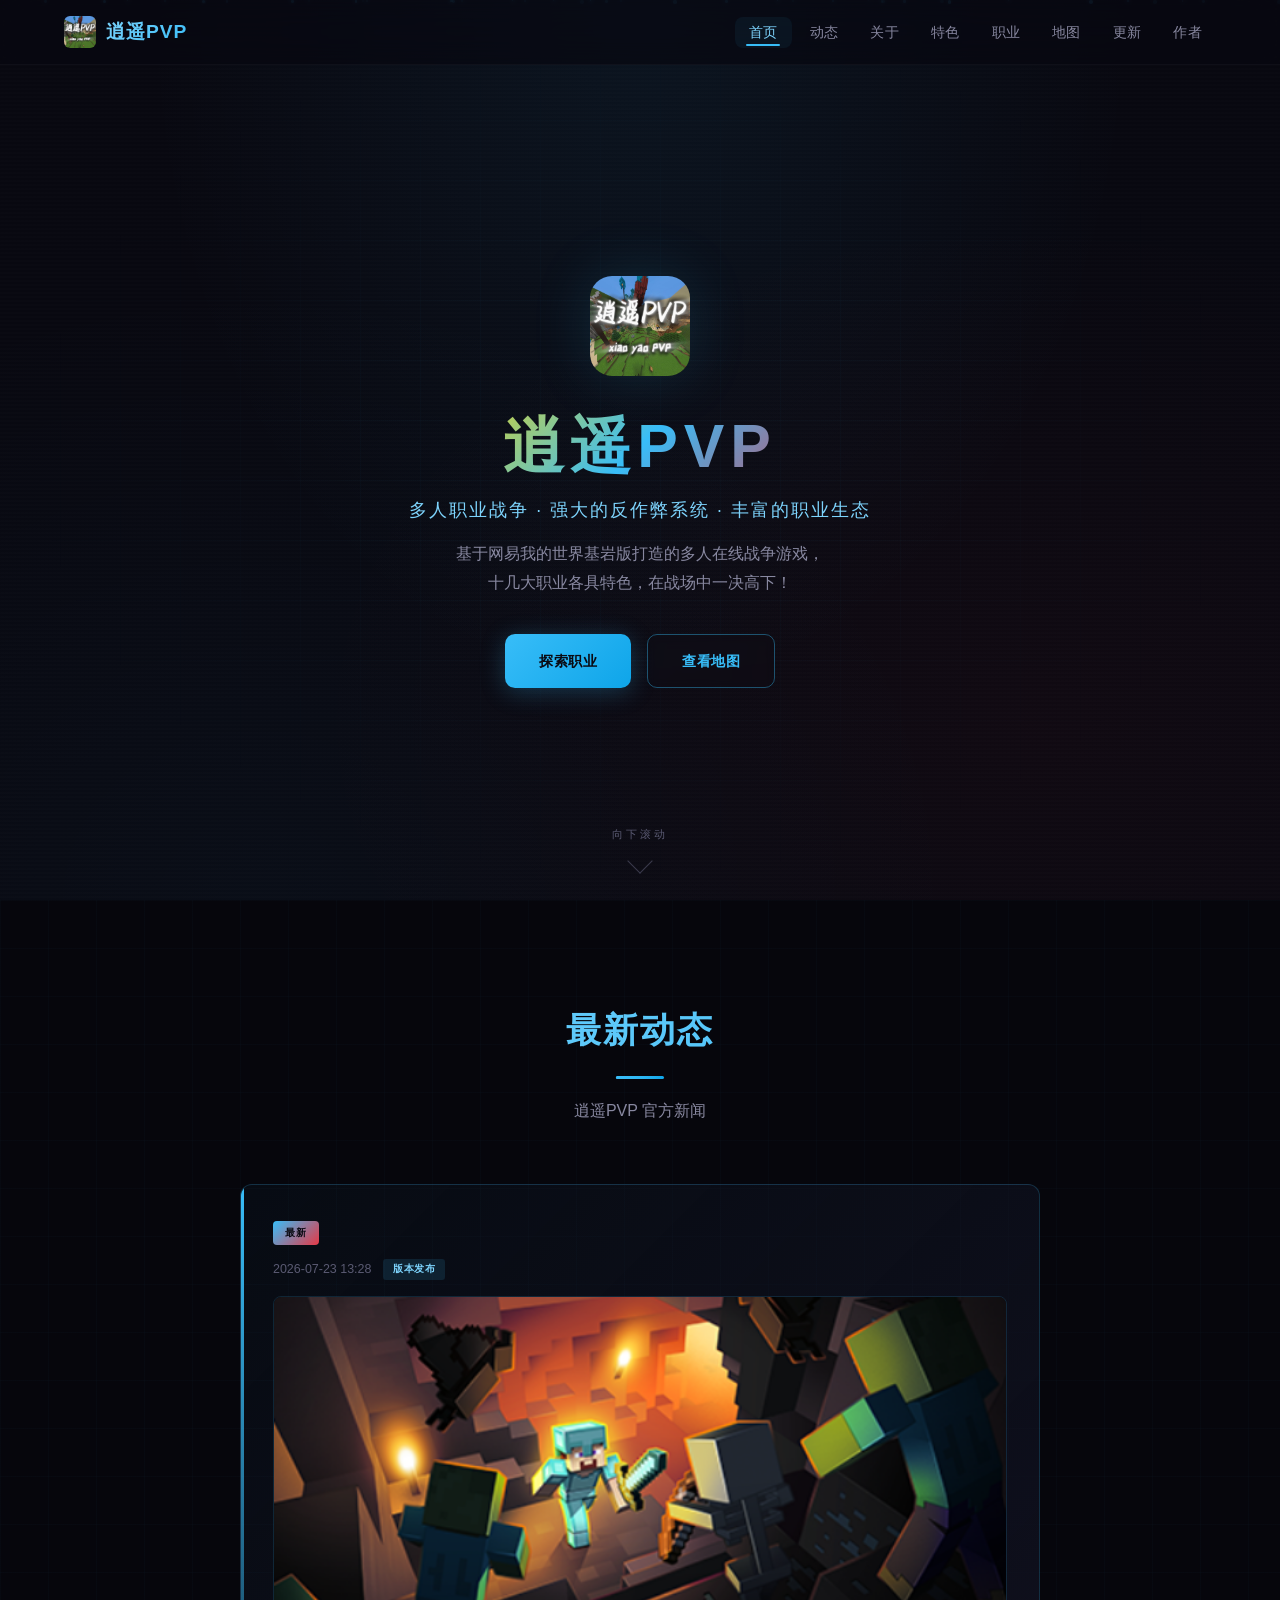
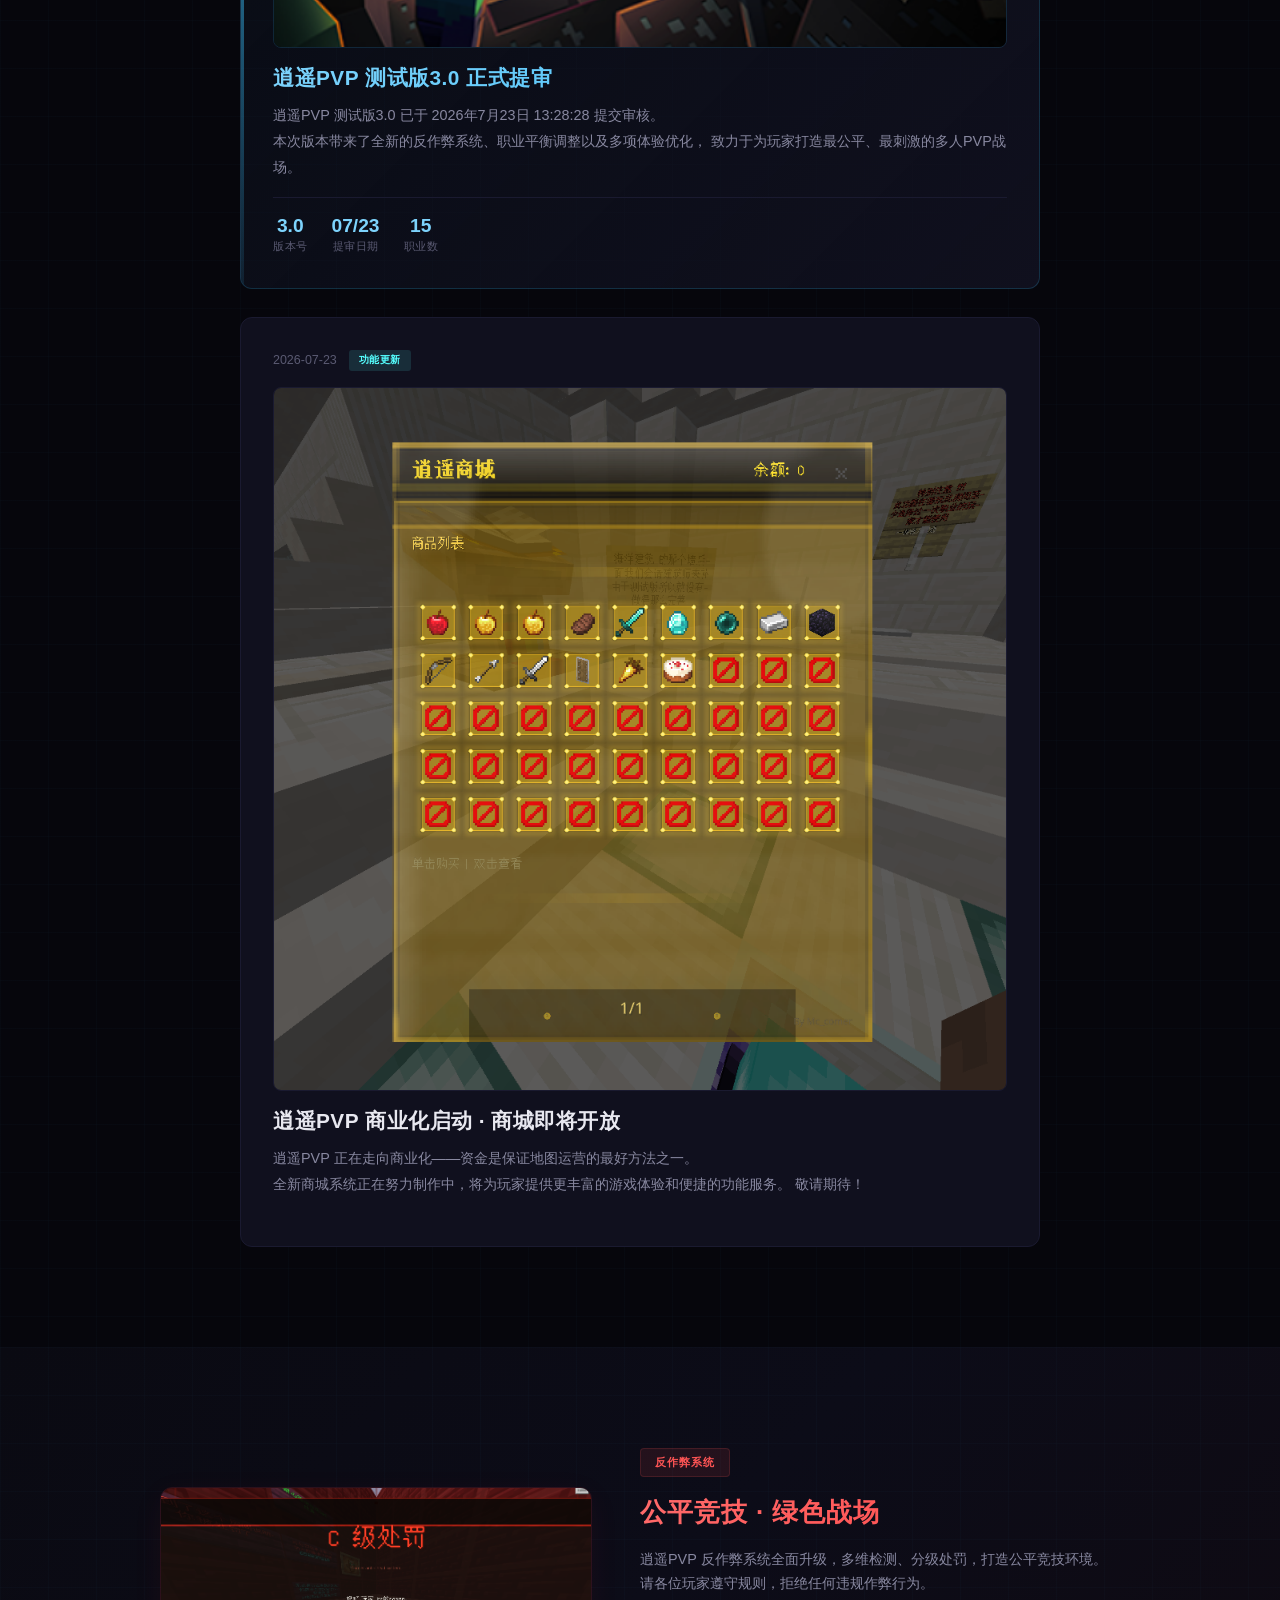
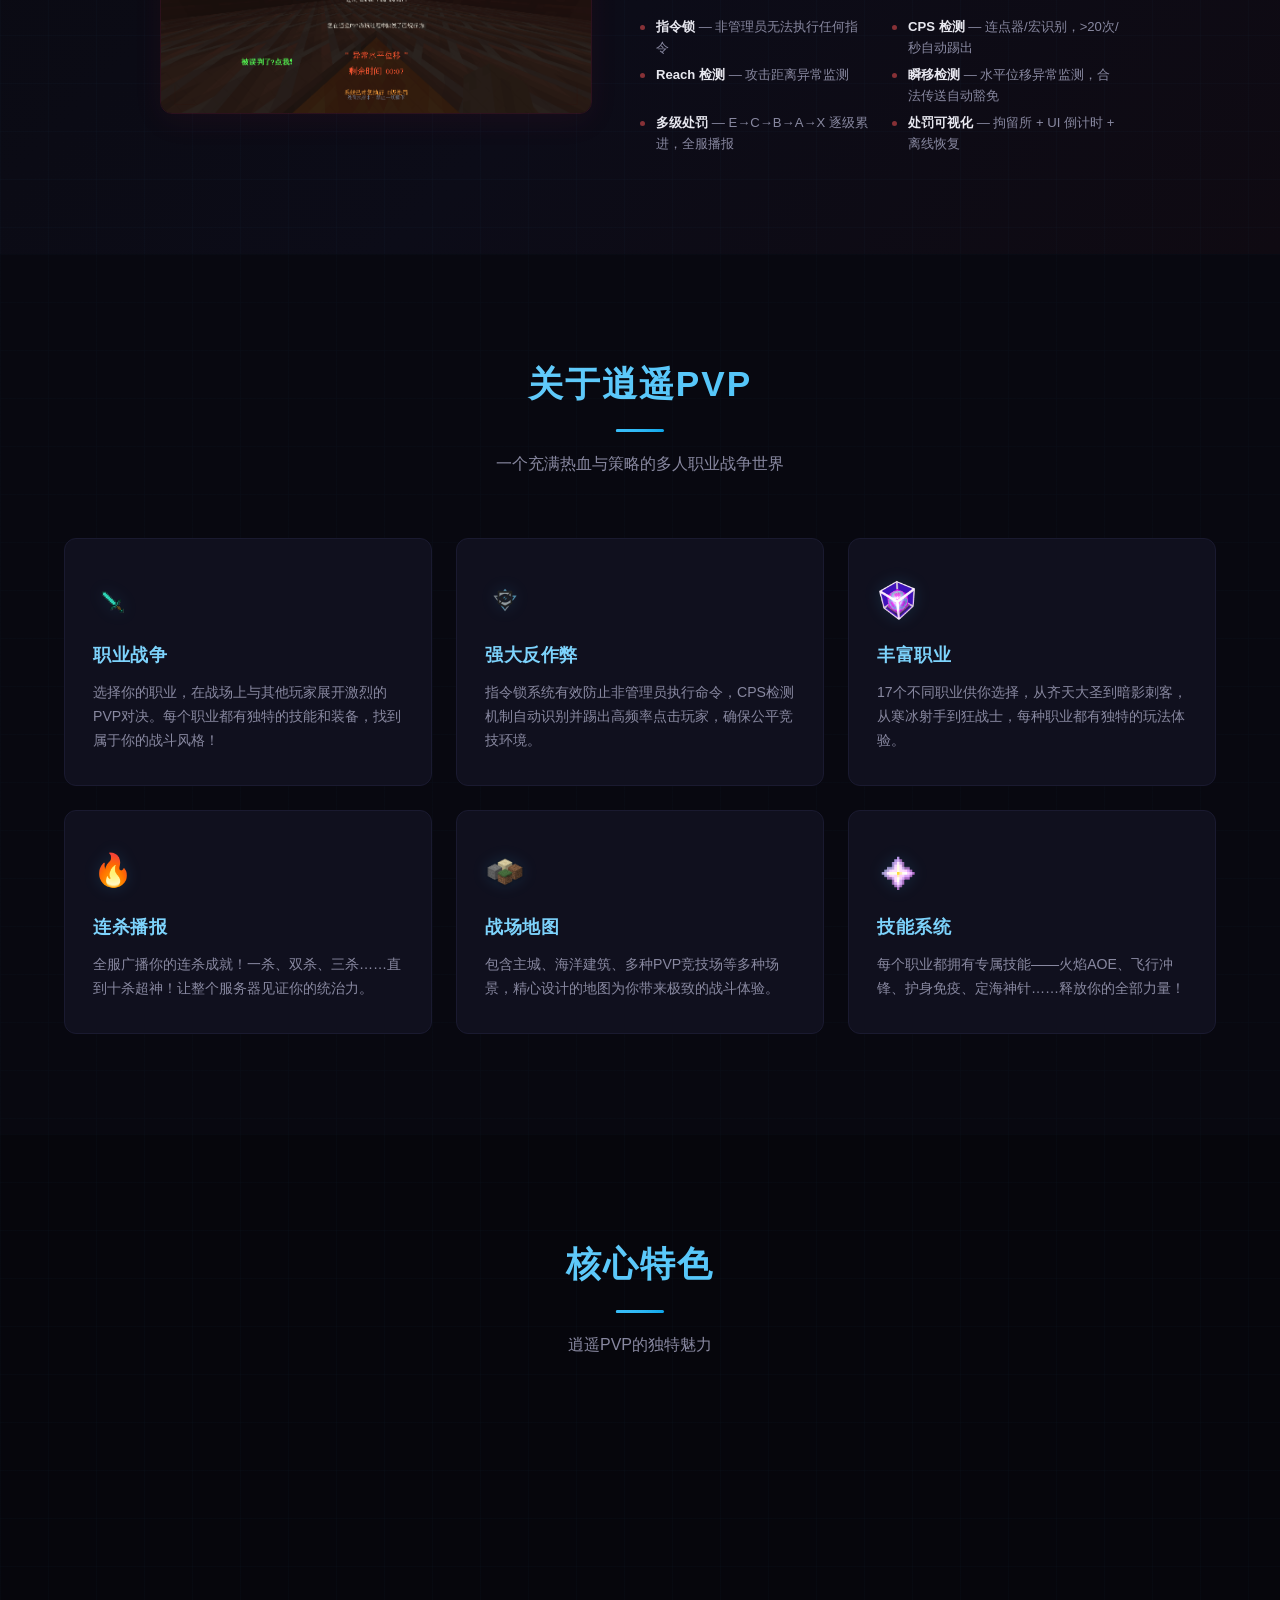
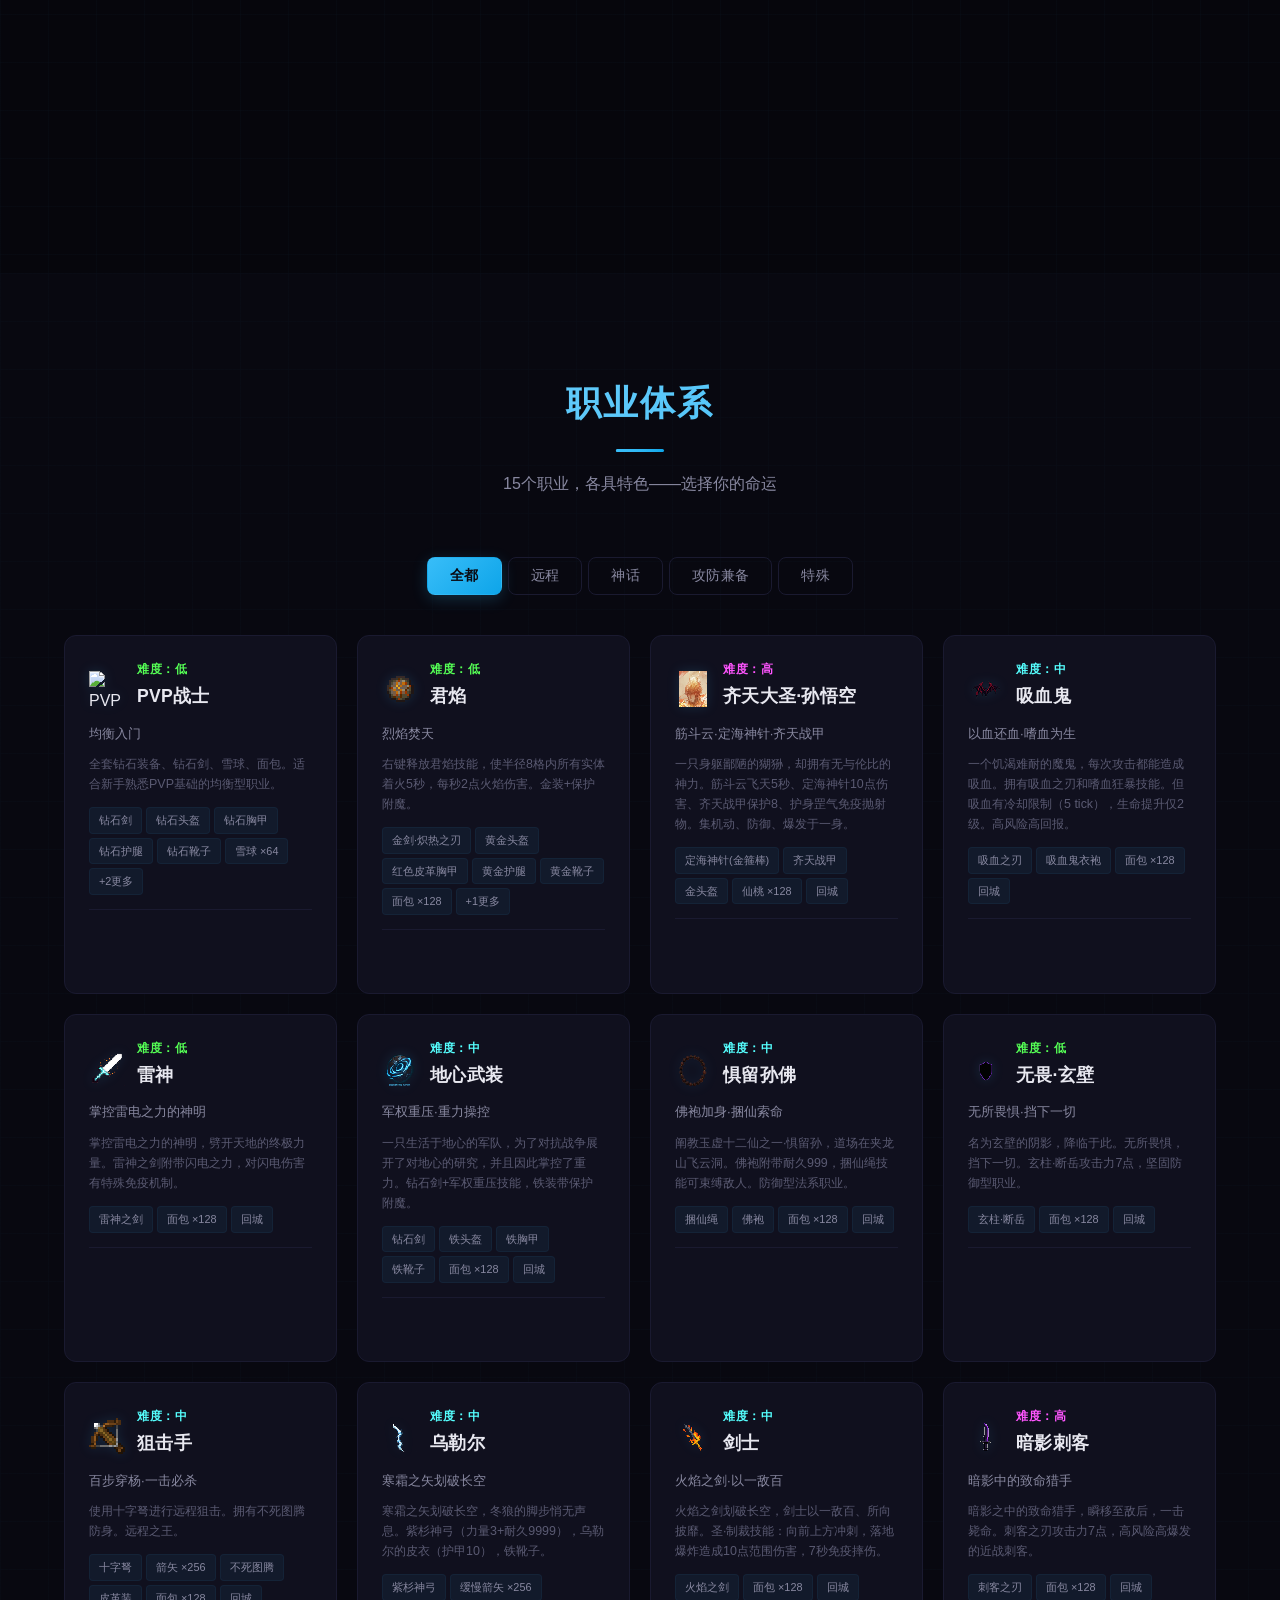
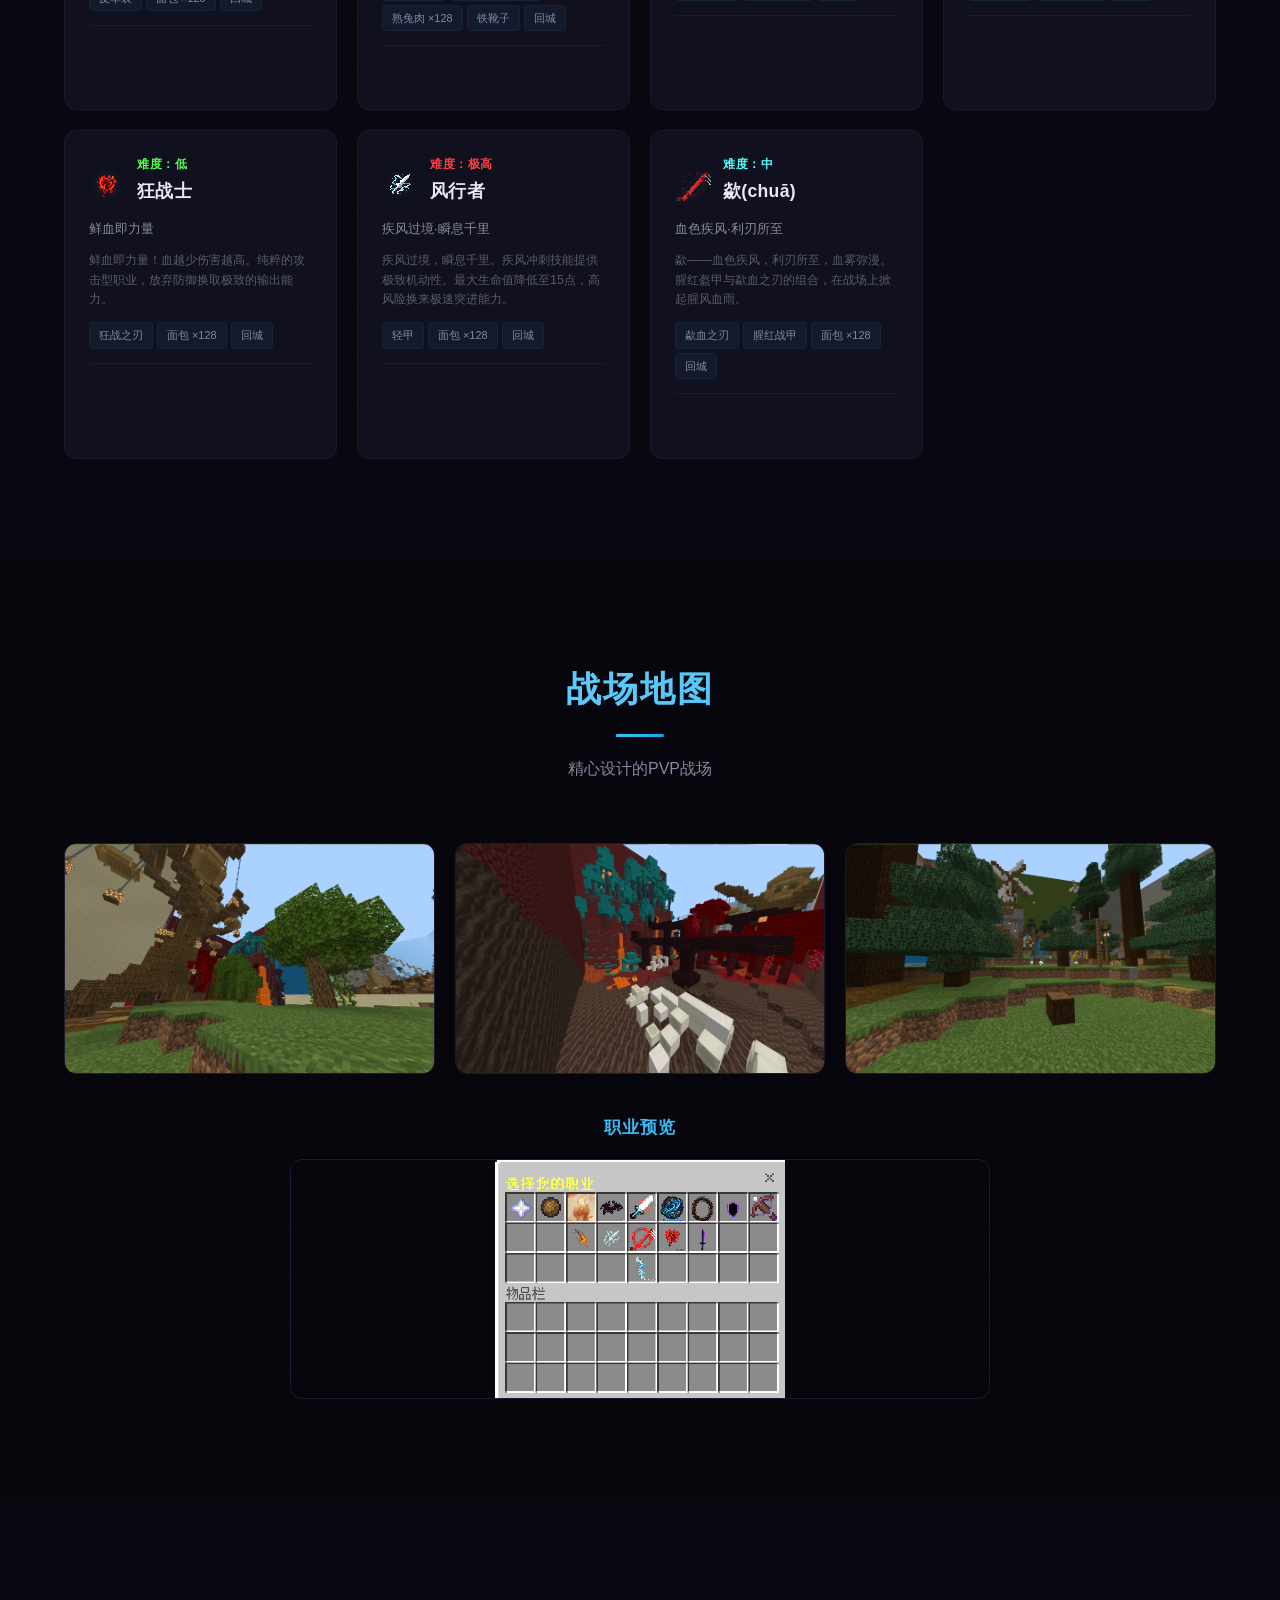
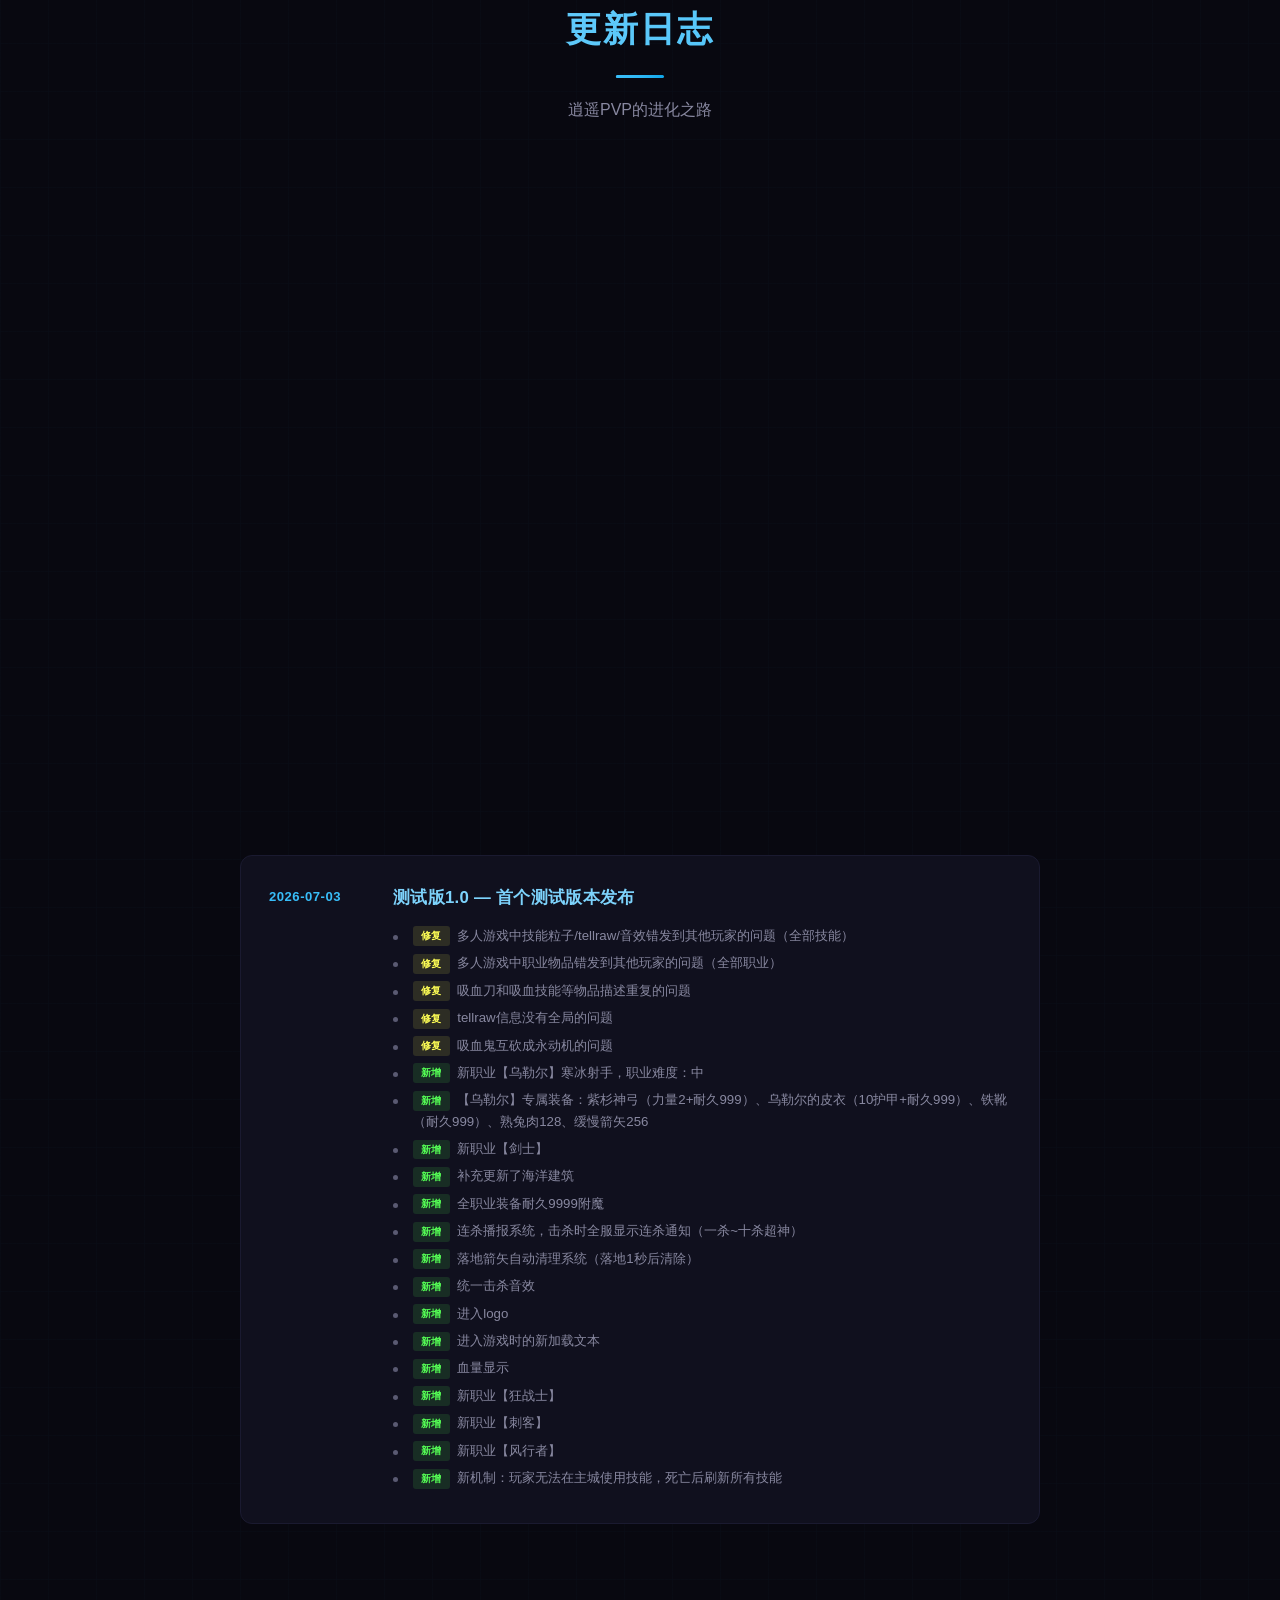
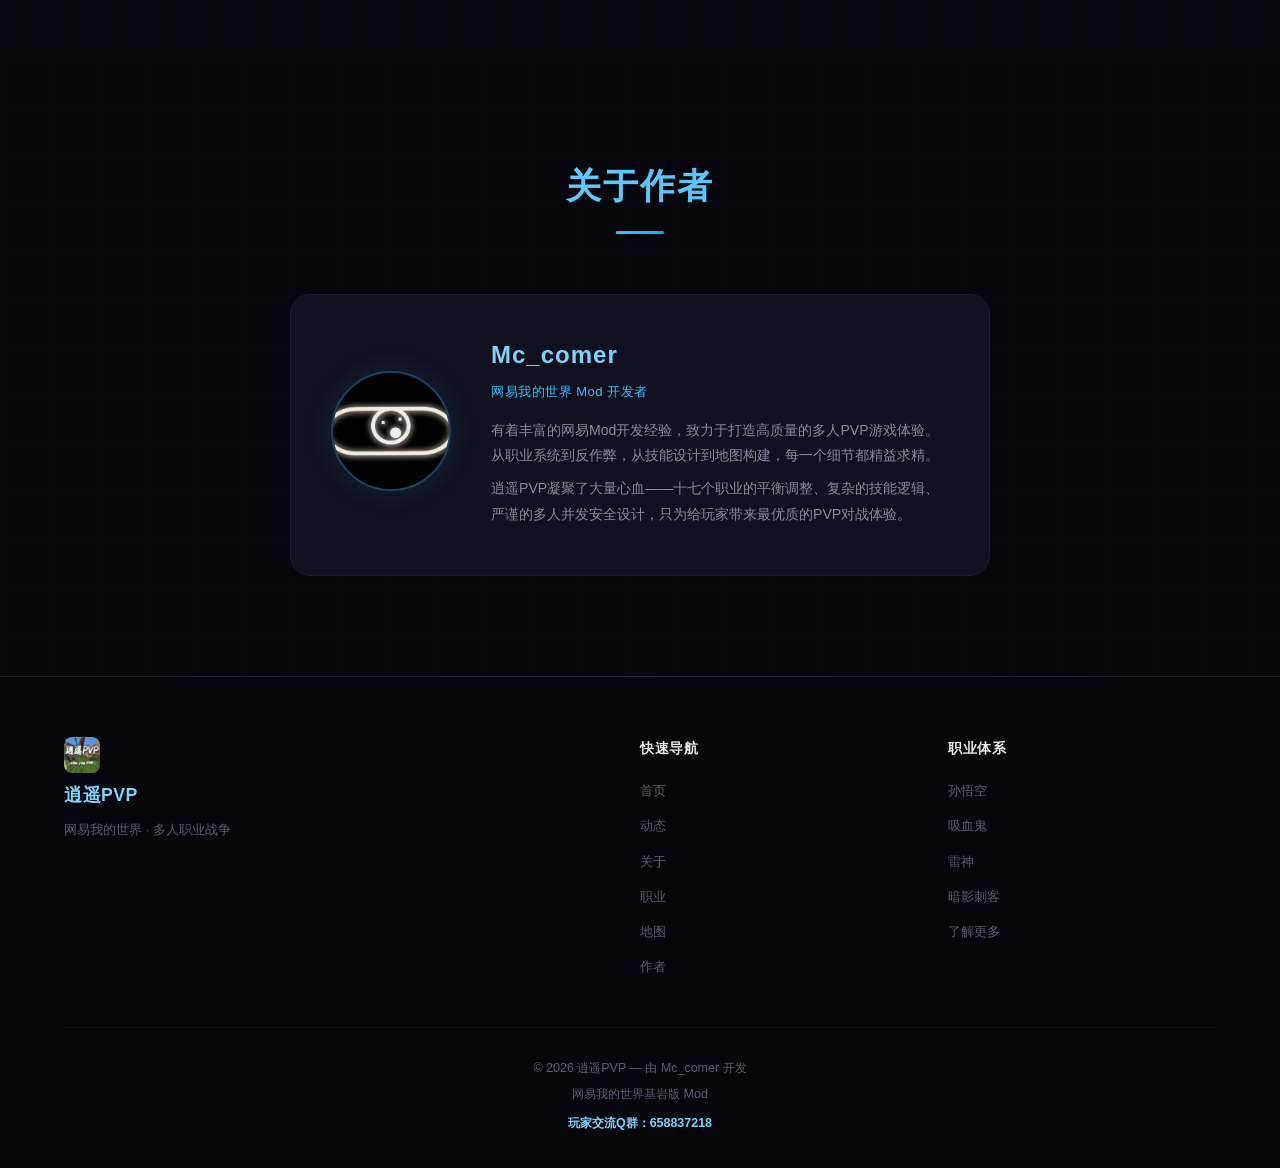
==== index.html @ 76b63867 "Add files via upload" ====
<!DOCTYPE html>
<html lang="zh-CN">
<head>
    <meta charset="UTF-8">
    <meta name="viewport" content="width=device-width, initial-scale=1.0">
    <title>逍遥PVP — 多人职业战争</title>
    <meta name="description" content="逍遥PVP - 网易我的世界基岩版多人职业战争游戏，丰富的职业体系与强大的反作弊系统">
    <link rel="icon" type="image/x-icon" href="icon_64x64.ico">
    <link rel="stylesheet" href="style.css">

</head>
<body>


    <nav class="navbar" id="navbar">
        <div class="nav-container">
            <a href="#" class="nav-logo">
                <img src="icon.png" alt="逍遥PVP" class="nav-logo-icon">
                <span class="nav-logo-text">逍遥PVP</span>
            </a>
            <ul class="nav-menu" id="navMenu">
                <li><a href="#hero" class="nav-link active">首页</a></li>
                <li><a href="#news" class="nav-link">动态</a></li>
                <li><a href="#about" class="nav-link">关于</a></li>
                <li><a href="#features" class="nav-link">特色</a></li>
                <li><a href="#professions" class="nav-link">职业</a></li>
                <li><a href="#gallery" class="nav-link">地图</a></li>
                <li><a href="#changelog" class="nav-link">更新</a></li>
                <li><a href="#author" class="nav-link">作者</a></li>
            </ul>
            <div class="nav-toggle" id="navToggle">
                <span></span>
                <span></span>
                <span></span>
            </div>
        </div>
    </nav>


    <section class="hero" id="hero">
        <div class="hero-overlay"></div>
        <div class="hero-bg-particles" id="heroParticles"></div>
        <div class="hero-content">
            <img src="icon.png" alt="逍遥PVP" class="hero-logo">
            <h1 class="hero-title">逍遥PVP</h1>
            <p class="hero-subtitle">多人职业战争 · 强大的反作弊系统 · 丰富的职业生态</p>
            <p class="hero-desc">基于网易我的世界基岩版打造的多人在线战争游戏，<br>十几大职业各具特色，在战场中一决高下！</p>
            <div class="hero-actions">
                <a href="#professions" class="btn btn-primary">探索职业</a>
                <a href="#gallery" class="btn btn-secondary">查看地图</a>
            </div>
        </div>
        <div class="hero-scroll">
            <span>向下滚动</span>
            <div class="scroll-arrow"></div>
        </div>
    </section>


    <section class="section section-dark" id="news">
        <div class="container">
            <div class="section-header">
                <h2>最新动态</h2>
                <div class="section-divider"></div>
                <p>逍遥PVP 官方新闻</p>
            </div>
            <div class="news-list">

                <article class="news-card news-featured">
                    <div class="news-badge">最新</div>
                    <div class="news-meta">
                        <time class="news-date" datetime="2026-07-23T13:28:28">2026-07-23 13:28</time>
                        <span class="news-tag tag-version">版本发布</span>
                    </div>
                    <figure class="news-figure">
                        <img src="up.png" alt="逍遥PVP 测试版3.0">
                    </figure>
                    <h3 class="news-title">逍遥PVP 测试版3.0 正式提审</h3>
                    <p class="news-summary">
                        逍遥PVP 测试版3.0 已于 2026年7月23日 13:28:28 提交审核。<br>
                        本次版本带来了全新的反作弊系统、职业平衡调整以及多项体验优化，
                        致力于为玩家打造最公平、最刺激的多人PVP战场。
                    </p>
                    <div class="news-stats">
                        <div class="news-stat">
                            <span class="news-stat-num">3.0</span>
                            <span class="news-stat-label">版本号</span>
                        </div>
                        <div class="news-stat">
                            <span class="news-stat-num">07/23</span>
                            <span class="news-stat-label">提审日期</span>
                        </div>
                        <div class="news-stat">
                            <span class="news-stat-num">15</span>
                            <span class="news-stat-label">职业数</span>
                        </div>
                    </div>
                </article>

                <article class="news-card">
                    <div class="news-meta">
                        <time class="news-date" datetime="2026-07-23">2026-07-23</time>
                        <span class="news-tag tag-feature">功能更新</span>
                    </div>
                    <figure class="news-figure">
                        <img src="屏幕截图 2026-07-23 193408.png" alt="逍遥PVP 商城">
                    </figure>
                    <h3 class="news-title">逍遥PVP 商业化启动 · 商城即将开放</h3>
                    <p class="news-summary">
                        逍遥PVP 正在走向商业化——资金是保证地图运营的最好方法之一。<br>
                        全新商城系统正在努力制作中，将为玩家提供更丰富的游戏体验和便捷的功能服务。
                        敬请期待！
                    </p>
                </article>

            </div>
        </div>
    </section>

    <section class="section section-dark" id="fairplay">
        <div class="container">
            <div class="fairplay-wrap">
                <div class="fairplay-image">
                    <img src="屏幕截图 2026-07-23 193344.png" alt="反作弊处罚警告界面">
                </div>
                <div class="fairplay-content">
                    <span class="fairplay-badge">反作弊系统</span>
                    <h2>公平竞技 · 绿色战场</h2>
                    <p class="fairplay-desc">
                        逍遥PVP 反作弊系统全面升级，多维检测、分级处罚，打造公平竞技环境。
                        请各位玩家遵守规则，拒绝任何违规作弊行为。
                    </p>
                    <ul class="fairplay-features">
                        <li><strong>指令锁</strong> — 非管理员无法执行任何指令</li>
                        <li><strong>CPS 检测</strong> — 连点器/宏识别，&gt;20次/秒自动踢出</li>
                        <li><strong>Reach 检测</strong> — 攻击距离异常监测</li>
                        <li><strong>瞬移检测</strong> — 水平位移异常监测，合法传送自动豁免</li>
                        <li><strong>多级处罚</strong> — E→C→B→A→X 逐级累进，全服播报</li>
                        <li><strong>处罚可视化</strong> — 拘留所 + UI 倒计时 + 离线恢复</li>
                    </ul>
                </div>
            </div>
        </div>
    </section>

    <section class="section" id="about">
        <div class="container">
            <div class="section-header">
                <h2>关于逍遥PVP</h2>
                <div class="section-divider"></div>
                <p>一个充满热血与策略的多人职业战争世界</p>
            </div>
            <div class="about-grid">
                <div class="about-card">
                    <div class="about-icon"><img src="pvp.png" alt="职业战争"></div>
                    <h3>职业战争</h3>
                    <p>选择你的职业，在战场上与其他玩家展开激烈的PVP对决。每个职业都有独特的技能和装备，找到属于你的战斗风格！</p>
                </div>
                <div class="about-card">
                    <div class="about-icon"><img src="s_transparent.png" alt="强大反作弊"></div>
                    <h3>强大反作弊</h3>
                    <p>指令锁系统有效防止非管理员执行命令，CPS检测机制自动识别并踢出高频率点击玩家，确保公平竞技环境。</p>
                </div>
                <div class="about-card">
                    <div class="about-icon"><img src="jineng.png" alt="丰富职业"></div>
                    <h3>丰富职业</h3>
                    <p>17个不同职业供你选择，从齐天大圣到暗影刺客，从寒冰射手到狂战士，每种职业都有独特的玩法体验。</p>
                </div>
                <div class="about-card">
                    <div class="about-icon">🔥</div>
                    <h3>连杀播报</h3>
                    <p>全服广播你的连杀成就！一杀、双杀、三杀……直到十杀超神！让整个服务器见证你的统治力。</p>
                </div>
                <div class="about-card">
                    <div class="about-icon"><img src="Blocks_preview.png" alt="战场地图"></div>
                    <h3>战场地图</h3>
                    <p>包含主城、海洋建筑、多种PVP竞技场等多种场景，精心设计的地图为你带来极致的战斗体验。</p>
                </div>
                <div class="about-card">
                    <div class="about-icon"><img src="120x_.gif" alt="技能系统"></div>
                    <h3>技能系统</h3>
                    <p>每个职业都拥有专属技能——火焰AOE、飞行冲锋、护身免疫、定海神针……释放你的全部力量！</p>
                </div>
            </div>
        </div>
    </section>


    <section class="section section-dark" id="features">
        <div class="container">
            <div class="section-header">
                <h2>核心特色</h2>
                <div class="section-divider"></div>
                <p>逍遥PVP的独特魅力</p>
            </div>
            <div class="features-grid">
                <div class="feature-item">
                    <div class="feature-number">01</div>
                    <h3>箱子职业选择</h3>
                    <p>在主城箱子区域，手持对应职业物品即可一键选择职业，系统自动为你配发全套装备！</p>
                </div>
                <div class="feature-item">
                    <div class="feature-number">02</div>
                    <h3>技能冷却系统</h3>
                    <p>每个技能拥有独立的冷却时间，精准计算释放时机是取胜的关键。筋斗云32秒、君焰14秒……</p>
                </div>

                <div class="feature-item">
                    <div class="feature-number">04</div>
                    <h3>职业平衡调整</h3>
                    <p>持续根据战斗数据调整职业平衡，削弱过强职业、加强弱势职业，确保每个职业都有出场机会。</p>
                </div>
                <div class="feature-item">
                    <div class="feature-number">05</div>
                    <h3>智能反作弊</h3>
                    <p>CPS连点检测自动识别异常点击行为，指令锁保护服务器安全，PVP环境公平公正。</p>
                </div>
                <div class="feature-item">
                    <div class="feature-number">06</div>
                    <h3>击杀回血</h3>
                    <p>击杀瞬间回满玩家血量，保证公平，并且伴随血红粒子飞溅特效，给予酣畅淋漓的战斗反馈。</p>
                </div>
            </div>
        </div>
    </section>


    <section class="section" id="professions">
        <div class="container">
            <div class="section-header">
                <h2>职业体系</h2>
                <div class="section-divider"></div>
                <p>15个职业，各具特色——选择你的命运</p>
            </div>
            <div class="profession-tabs">
                <button class="tab-btn active" data-tab="all">全都</button>
                <button class="tab-btn" data-tab="yuancheng">远程</button>
                <button class="tab-btn" data-tab="shenhua">神话</button>
                <button class="tab-btn" data-tab="gongfang">攻防兼备</button>
                <button class="tab-btn" data-tab="teshu">特殊</button>
            </div>
            <div class="professions-grid" id="professionsGrid">

            </div>
        </div>
    </section>


    <section class="section section-dark" id="gallery">
        <div class="container">
            <div class="section-header">
                <h2>战场地图</h2>
                <div class="section-divider"></div>
                <p>精心设计的PVP战场</p>
            </div>
            <div class="gallery-grid">
                <div class="gallery-item">
                    <div class="gallery-img" style="background-image: url('屏幕截图 2026-07-23 170351.png')"></div>
                    <div class="gallery-overlay">
                        <h3>主战场</h3>
                        <p>激烈对决的核心竞技场</p>
                    </div>
                </div>
                <div class="gallery-item">
                    <div class="gallery-img" style="background-image: url('屏幕截图 2026-07-23 170620.png')"></div>
                    <div class="gallery-overlay">
                        <h3>下界战场</h3>
                        <p>熔岩和火焰交织的高温地带</p>
                    </div>
                </div>
                <div class="gallery-item">
                    <div class="gallery-img" style="background-image: url('屏幕截图 2026-07-23 170707.png')"></div>
                    <div class="gallery-overlay">
                        <h3>房屋群</h3>
                        <p>复杂地形中的巷战区域</p>
                    </div>
                </div>
            </div>
            <div class="gallery-extra">
                <h3>职业预览</h3>
                <div class="gallery-preview" style="background-image: url('65949.png')"></div>
            </div>
        </div>
    </section>


    <section class="section" id="changelog">
        <div class="container">
            <div class="section-header">
                <h2>更新日志</h2>
                <div class="section-divider"></div>
                <p>逍遥PVP的进化之路</p>
            </div>
            <div class="changelog-list">
                <div class="changelog-item">
                    <div class="changelog-date">2026-07-15</div>
                    <div class="changelog-content">
                        <h3>测试版3.0 — 职业平衡 + 反作弊更新</h3>
                        <ul>
                            <li><span class="tag tag-new">新增</span> 指令锁系统 — 禁止非管理员执行指令</li>
                            <li><span class="tag tag-new">新增</span> CPS检测系统 — &gt;20次/秒自动踢出</li>
                            <li><span class="tag tag-up">加强</span> 【孙悟空】齐天战甲保护 7→8</li>
                            <li><span class="tag tag-up">加强</span> 【地心武装】铁剑 → 钻石剑</li>
                            <li><span class="tag tag-up">加强</span> 【剑士】爆炸伤害 5→10</li>
                            <li><span class="tag tag-down">削弱</span> 【吸血鬼】吸血冷却 5 tick</li>
                            <li><span class="tag tag-fix">修复</span> 雷神闪电状态下卡无敌的问题</li>
                            <li><span class="tag tag-fix">修复</span> 狙击手不死图腾位置错误</li>
                            <li><span class="tag tag-fix">修复</span> 主城技能使用Bug</li>
                        </ul>
                    </div>
                </div>
                <div class="changelog-item">
                    <div class="changelog-date">2026-07-05</div>
                    <div class="changelog-content">
                        <h3>测试版2.0 — 全员强化更新</h3>
                        <ul>
                            <li><span class="tag tag-up">加强</span> 全职业装备耐久附魔 999→9999</li>
                            <li><span class="tag tag-up">加强</span> 【孙悟空】金头盔保护1、齐天战甲保护5→7</li>
                            <li><span class="tag tag-up">加强</span> 【玄壁】断岳攻击力 5→7</li>
                            <li><span class="tag tag-up">加强</span> 【重力武装】铁装保护1、军权重压加强</li>
                            <li><span class="tag tag-up">加强</span> 【乌勒尔】紫杉神弓力量2→3</li>
                            <li><span class="tag tag-down">削弱</span> 【吸血鬼】吸血比例 0.75→0.45</li>
                        </ul>
                    </div>
                </div>
                <div class="changelog-item">
                    <div class="changelog-date">2026-07-03</div>
                    <div class="changelog-content">
                        <h3>测试版1.0 — 首个测试版本发布</h3>
                        <ul>
                            <li><span class="tag tag-fix">修复</span> 多人游戏中技能粒子/tellraw/音效错发到其他玩家的问题（全部技能）</li>
                            <li><span class="tag tag-fix">修复</span> 多人游戏中职业物品错发到其他玩家的问题（全部职业）</li>
                            <li><span class="tag tag-fix">修复</span> 吸血刀和吸血技能等物品描述重复的问题</li>
                            <li><span class="tag tag-fix">修复</span> tellraw信息没有全局的问题</li>
                            <li><span class="tag tag-fix">修复</span> 吸血鬼互砍成永动机的问题</li>
                            <li><span class="tag tag-new">新增</span> 新职业【乌勒尔】寒冰射手，职业难度：中</li>
                            <li><span class="tag tag-new">新增</span> 【乌勒尔】专属装备：紫杉神弓（力量2+耐久999）、乌勒尔的皮衣（10护甲+耐久999）、铁靴（耐久999）、熟兔肉128、缓慢箭矢256</li>
                            <li><span class="tag tag-new">新增</span> 新职业【剑士】</li>
                            <li><span class="tag tag-new">新增</span> 补充更新了海洋建筑</li>
                            <li><span class="tag tag-new">新增</span> 全职业装备耐久9999附魔</li>
                            <li><span class="tag tag-new">新增</span> 连杀播报系统，击杀时全服显示连杀通知（一杀~十杀超神）</li>
                            <li><span class="tag tag-new">新增</span> 落地箭矢自动清理系统（落地1秒后清除）</li>
                            <li><span class="tag tag-new">新增</span> 统一击杀音效</li>
                            <li><span class="tag tag-new">新增</span> 进入logo</li>
                            <li><span class="tag tag-new">新增</span> 进入游戏时的新加载文本</li>
                            <li><span class="tag tag-new">新增</span> 血量显示</li>
                            <li><span class="tag tag-new">新增</span> 新职业【狂战士】</li>
                            <li><span class="tag tag-new">新增</span> 新职业【刺客】</li>
                            <li><span class="tag tag-new">新增</span> 新职业【风行者】</li>
                            <li><span class="tag tag-new">新增</span> 新机制：玩家无法在主城使用技能，死亡后刷新所有技能</li>
                        </ul>
                    </div>
                </div>
            </div>
        </div>
    </section>


    <section class="section section-dark" id="author">
        <div class="container">
            <div class="section-header">
                <h2>关于作者</h2>
                <div class="section-divider"></div>
            </div>
            <div class="author-card">
                <div class="author-avatar">
                    <img src="1449173.png" alt="Mc_comer">
                </div>
                <div class="author-info">
                    <h3>Mc_comer</h3>
                    <p class="author-title">网易我的世界 Mod 开发者</p>
                    <p>有着丰富的网易Mod开发经验，致力于打造高质量的多人PVP游戏体验。从职业系统到反作弊，从技能设计到地图构建，每一个细节都精益求精。</p>
                    <p>逍遥PVP凝聚了大量心血——十七个职业的平衡调整、复杂的技能逻辑、严谨的多人并发安全设计，只为给玩家带来最优质的PVP对战体验。</p>
                </div>
            </div>
        </div>
    </section>


    <footer class="footer">
        <div class="container">
            <div class="footer-content">
                <div class="footer-brand">
                    <img src="icon.png" alt="逍遥PVP" class="footer-icon">
                    <h3>逍遥PVP</h3>
                    <p>网易我的世界 · 多人职业战争</p>
                </div>
                <div class="footer-links">
                    <h4>快速导航</h4>
                    <ul>
                        <li><a href="#hero">首页</a></li>
                        <li><a href="#news">动态</a></li>
                        <li><a href="#about">关于</a></li>
                        <li><a href="#professions">职业</a></li>
                        <li><a href="#gallery">地图</a></li>
                        <li><a href="#author">作者</a></li>
                    </ul>
                </div>
                <div class="footer-links">
                    <h4>职业体系</h4>
                    <ul>
                        <li><a href="#professions">孙悟空</a></li>
                        <li><a href="#professions">吸血鬼</a></li>
                        <li><a href="#professions">雷神</a></li>
                        <li><a href="#professions">暗影刺客</a></li>
                        <li><a href="#professions">了解更多</a></li>
                    </ul>
                </div>
            </div>
            <div class="footer-bottom">
                <p>&copy; 2026 逍遥PVP — 由 Mc_comer 开发</p>
                <p>网易我的世界基岩版 Mod</p>
                <p style="margin-top:8px;color:var(--primary-light);font-weight:600;">玩家交流Q群：658837218</p>
            </div>
        </div>
    </footer>


    <button class="back-to-top" id="backToTop">↑</button>

    <script src="professions-data.js"></script>
    <script src="script.js"></script>
</body>
</html>
---- style.css ----
/* 逍遥PVP 网站样式 */
*, *::before, *::after {
    margin: 0;
    padding: 0;
    box-sizing: border-box;
}

:root {
    --primary: #38bdf8;
    --primary-dark: #0ea5e9;
    --primary-light: #7dd3fc;
    --primary-glow: rgba(56, 189, 248, 0.12);
    --accent: #e63946;
    --accent-dark: #b71c1c;
    --bg-dark: #080810;
    --bg-card: #10101e;
    --bg-card-hover: #16162a;
    --bg-section: #0c0c18;
    --bg-section-dark: #06060c;
    --text: #e8e8f0;
    --text-dim: #8888a0;
    --text-muted: #5a5a72;
    --border: #1a1a30;
    --shadow: rgba(0, 0, 0, 0.5);
    --shadow-glow: rgba(56, 189, 248, 0.06);
    --radius: 12px;
    --radius-lg: 20px;
    --transition: 0.35s cubic-bezier(0.4, 0, 0.2, 1);
    --font: -apple-system, BlinkMacSystemFont, 'PingFang SC', 'Microsoft YaHei', 'Segoe UI', sans-serif;
}

html {
    scroll-behavior: smooth;
    scroll-padding-top: 70px;
}

body {
    font-family: var(--font);
    background: var(--bg-dark);
    color: var(--text);
    line-height: 1.7;
    overflow-x: hidden;
    -webkit-font-smoothing: antialiased;
}

a {
    text-decoration: none;
    color: var(--primary);
    transition: var(--transition);
}
a:hover { color: var(--primary-light); }

img { max-width: 100%; height: auto; }

::selection {
    background: rgba(56, 189, 248, 0.25);
    color: #fff;
}

.section::before {
    content: '';
    position: absolute;
    inset: 0;
    background-image:
        linear-gradient(rgba(56, 189, 248, 0.015) 1px, transparent 1px),
        linear-gradient(90deg, rgba(56, 189, 248, 0.015) 1px, transparent 1px);
    background-size: 48px 48px;
    pointer-events: none;
    z-index: 0;
}
.section-dark::before {
    background-image:
        linear-gradient(rgba(56, 189, 248, 0.02) 1px, transparent 1px),
        linear-gradient(90deg, rgba(56, 189, 248, 0.02) 1px, transparent 1px);
}

.section > .container {
    position: relative;
    z-index: 1;
}

.container {
    max-width: 1200px;
    margin: 0 auto;
    padding: 0 24px;
}

.navbar {
    position: fixed;
    top: 0;
    left: 0;
    right: 0;
    z-index: 1000;
    background: rgba(8, 8, 16, 0.7);
    backdrop-filter: blur(20px) saturate(1.2);
    -webkit-backdrop-filter: blur(20px) saturate(1.2);
    border-bottom: 1px solid rgba(255,255,255,0.03);
    transition: var(--transition);
}
.navbar::after {
    content: '';
    position: absolute;
    bottom: 0;
    left: 0;
    right: 0;
    height: 1px;
    background: linear-gradient(90deg,
        transparent 0%,
        rgba(56, 189, 248, 0.08) 20%,
        rgba(56, 189, 248, 0.15) 50%,
        rgba(56, 189, 248, 0.08) 80%,
        transparent 100%);
    opacity: 0;
    transition: var(--transition);
}
.navbar.scrolled {
    background: rgba(8, 8, 16, 0.92);
    border-bottom-color: rgba(255,255,255,0.06);
}
.navbar.scrolled::after { opacity: 1; }

.nav-container {
    display: flex;
    align-items: center;
    justify-content: space-between;
    max-width: 1200px;
    margin: 0 auto;
    padding: 0 24px;
    height: 64px;
}

.nav-logo {
    display: flex;
    align-items: center;
    gap: 10px;
    color: var(--text) !important;
}
.nav-logo-icon {
    width: 32px;
    height: 32px;
    border-radius: 6px;
    transition: var(--transition);
}
.nav-logo:hover .nav-logo-icon {
    filter: brightness(1.15);
}
.nav-logo-text {
    font-size: 1.2rem;
    font-weight: 800;
    background: linear-gradient(135deg, var(--primary-light), var(--primary));
    -webkit-background-clip: text;
    -webkit-text-fill-color: transparent;
    background-clip: text;
    letter-spacing: 1px;
}

.nav-menu {
    display: flex;
    list-style: none;
    gap: 4px;
    align-items: center;
}
.nav-menu li a {
    color: var(--text-dim);
    font-size: 0.85rem;
    font-weight: 500;
    padding: 8px 14px;
    border-radius: 8px;
    transition: var(--transition);
    position: relative;
    letter-spacing: 0.3px;
}
.nav-menu li a::after {
    content: '';
    position: absolute;
    bottom: 2px;
    left: 50%;
    width: 0;
    height: 2px;
    background: var(--primary);
    border-radius: 2px;
    transform: translateX(-50%);
    transition: var(--transition);
}
.nav-menu li a:hover::after,
.nav-menu li a.active::after {
    width: 60%;
}
.nav-menu li a:hover,
.nav-menu li a.active {
    color: var(--primary-light);
    background: rgba(56, 189, 248, 0.06);
}

.nav-toggle {
    display: none;
    flex-direction: column;
    gap: 5px;
    cursor: pointer;
    padding: 8px;
}
.nav-toggle span {
    display: block;
    width: 22px;
    height: 2px;
    background: var(--text);
    border-radius: 2px;
    transition: var(--transition);
}
.nav-toggle.active span:nth-child(1) {
    transform: rotate(45deg) translate(5px, 5px);
}
.nav-toggle.active span:nth-child(2) {
    opacity: 0;
    transform: translateX(-6px);
}
.nav-toggle.active span:nth-child(3) {
    transform: rotate(-45deg) translate(5px, -5px);
}

.hero {
    position: relative;
    min-height: 100vh;
    display: flex;
    align-items: center;
    justify-content: center;
    overflow: hidden;
    padding-top: 64px;
}

.hero-overlay {
    position: absolute;
    inset: 0;
    background:
        radial-gradient(ellipse at 50% 0%, rgba(56, 189, 248, 0.07) 0%, transparent 55%),
        radial-gradient(ellipse at 80% 80%, rgba(230, 57, 70, 0.04) 0%, transparent 50%),
        radial-gradient(ellipse at 20% 100%, rgba(56, 189, 248, 0.03) 0%, transparent 50%);
    z-index: 0;
}

.hero::before {
    content: '';
    position: absolute;
    inset: 0;
    background-image:
        linear-gradient(rgba(56, 189, 248, 0.025) 1px, transparent 1px),
        linear-gradient(90deg, rgba(56, 189, 248, 0.025) 1px, transparent 1px);
    background-size: 60px 60px;
    z-index: 0;
    mask-image: radial-gradient(ellipse at 50% 50%, black 30%, transparent 70%);
    -webkit-mask-image: radial-gradient(ellipse at 50% 50%, black 30%, transparent 70%);
}

.hero::after {
    content: '';
    position: absolute;
    inset: 0;
    background: repeating-linear-gradient(
        0deg,
        transparent,
        transparent 2px,
        rgba(255, 255, 255, 0.008) 2px,
        rgba(255, 255, 255, 0.008) 4px
    );
    z-index: 0;
    pointer-events: none;
}

.hero-bg-particles {
    position: absolute;
    inset: 0;
    overflow: hidden;
    z-index: 1;
}
.hero-particle {
    position: absolute;
    width: 2px;
    height: 2px;
    background: var(--primary);
    border-radius: 50%;
    opacity: 0;
    animation: float-up linear infinite;
}
.hero-particle::after {
    content: '';
    position: absolute;
    top: -4px;
    left: -4px;
    width: 10px;
    height: 10px;
    background: radial-gradient(circle, rgba(56, 189, 248, 0.3) 0%, transparent 70%);
    border-radius: 50%;
}
@keyframes float-up {
    0%   { opacity: 0; transform: translateY(100vh) scale(0); }
    8%   { opacity: 0.5; }
    92%  { opacity: 0.5; }
    100% { opacity: 0; transform: translateY(-10vh) scale(1); }
}

.hero-content {
    position: relative;
    z-index: 2;
    text-align: center;
    padding: 40px 24px;
    max-width: 720px;
}

.hero-logo {
    width: 100px;
    height: 100px;
    border-radius: 22px;
    margin-bottom: 28px;
    box-shadow: 0 0 60px rgba(56, 189, 248, 0.15);
    animation: pulse-glow 3s ease-in-out infinite;
}
@keyframes pulse-glow {
    0%, 100% { box-shadow: 0 0 40px rgba(56, 189, 248, 0.12); }
    50%      { box-shadow: 0 0 80px rgba(56, 189, 248, 0.22); }
}

.hero-title {
    font-size: 3.8rem;
    font-weight: 900;
    background: linear-gradient(135deg, #ffd700, var(--primary), var(--accent));
    -webkit-background-clip: text;
    -webkit-text-fill-color: transparent;
    background-clip: text;
    margin-bottom: 14px;
    letter-spacing: 6px;
    line-height: 1.15;
}

.hero-subtitle {
    font-size: 1.1rem;
    color: var(--primary-light);
    margin-bottom: 14px;
    font-weight: 500;
    letter-spacing: 2px;
}

.hero-desc {
    font-size: 1rem;
    color: var(--text-dim);
    margin-bottom: 36px;
    line-height: 1.8;
    max-width: 540px;
    margin-left: auto;
    margin-right: auto;
}

.hero-actions {
    display: flex;
    gap: 16px;
    justify-content: center;
    flex-wrap: wrap;
}

.btn {
    display: inline-flex;
    align-items: center;
    gap: 8px;
    padding: 14px 34px;
    border-radius: 10px;
    font-weight: 600;
    font-size: 0.9rem;
    cursor: pointer;
    transition: var(--transition);
    border: none;
    font-family: var(--font);
    letter-spacing: 0.5px;
    position: relative;
    overflow: hidden;
}

.btn-primary {
    background: linear-gradient(135deg, var(--primary), var(--primary-dark));
    color: #0a0a12;
    box-shadow: 0 4px 24px rgba(56, 189, 248, 0.25);
}
.btn-primary::before {
    content: '';
    position: absolute;
    inset: 0;
    background: linear-gradient(135deg, transparent 30%, rgba(255,255,255,0.1) 50%, transparent 70%);
    transform: translateX(-100%) rotate(15deg);
    transition: 0.5s ease;
}
.btn-primary:hover::before {
    transform: translateX(100%) rotate(15deg);
}
.btn-primary:hover {
    transform: translateY(-2px);
    box-shadow: 0 8px 32px rgba(56, 189, 248, 0.35);
    color: #0a0a12;
}

.btn-secondary {
    background: transparent;
    color: var(--primary);
    border: 1.5px solid rgba(56, 189, 248, 0.4);
    backdrop-filter: blur(4px);
}
.btn-secondary:hover {
    background: rgba(56, 189, 248, 0.08);
    border-color: var(--primary);
    transform: translateY(-2px);
    box-shadow: 0 4px 20px rgba(56, 189, 248, 0.1);
}

.hero-scroll {
    position: absolute;
    bottom: 30px;
    left: 50%;
    transform: translateX(-50%);
    z-index: 2;
    text-align: center;
    color: var(--text-muted);
    font-size: 0.7rem;
    letter-spacing: 3px;
    animation: bounce 2.5s ease-in-out infinite;
    text-transform: uppercase;
}
.scroll-arrow {
    width: 18px;
    height: 18px;
    border-right: 1.5px solid var(--text-muted);
    border-bottom: 1.5px solid var(--text-muted);
    transform: rotate(45deg);
    margin: 8px auto 0;
    opacity: 0.6;
}
@keyframes bounce {
    0%, 100% { transform: translateX(-50%) translateY(0); }
    50%      { transform: translateX(-50%) translateY(10px); }
}

.section {
    padding: 100px 0;
    position: relative;
}
.section-dark {
    background: var(--bg-section-dark);
}

.section-header {
    text-align: center;
    margin-bottom: 60px;
}
.section-header h2 {
    font-size: 2.2rem;
    font-weight: 800;
    margin-bottom: 16px;
    background: linear-gradient(135deg, var(--primary-light), var(--primary));
    -webkit-background-clip: text;
    -webkit-text-fill-color: transparent;
    background-clip: text;
    letter-spacing: 2px;
}
.section-divider {
    width: 48px;
    height: 3px;
    background: linear-gradient(90deg, var(--primary), var(--primary-dark));
    border-radius: 3px;
    margin: 0 auto 18px;
    position: relative;
}
.section-divider::after {
    content: '';
    position: absolute;
    top: 0;
    left: 0;
    right: 0;
    bottom: 0;
    border-radius: 3px;
    background: linear-gradient(90deg, var(--primary), transparent);
    animation: divider-pulse 2.5s ease-in-out infinite;
}
@keyframes divider-pulse {
    0%, 100% { opacity: 0.6; }
    50% { opacity: 1; }
}
.section-header p {
    color: var(--text-dim);
    font-size: 1rem;
}

.news-list {
    max-width: 800px;
    margin: 0 auto;
    display: flex;
    flex-direction: column;
    gap: 28px;
}

.news-card {
    background: var(--bg-card);
    border: 1px solid var(--border);
    border-radius: var(--radius);
    padding: 32px;
    transition: var(--transition);
    position: relative;
    overflow: hidden;
}
.news-card::before {
    content: '';
    position: absolute;
    top: 0;
    left: 0;
    width: 3px;
    height: 100%;
    background: linear-gradient(180deg, var(--primary), rgba(56, 189, 248, 0.1));
    opacity: 0;
    transition: var(--transition);
}
.news-card:hover::before { opacity: 1; }
.news-card:hover {
    background: var(--bg-card-hover);
    border-color: rgba(56, 189, 248, 0.1);
    transform: translateY(-2px);
    box-shadow: 0 8px 32px rgba(56, 189, 248, 0.04);
}

.news-featured {
    border-color: rgba(56, 189, 248, 0.2);
    background: linear-gradient(135deg, rgba(56, 189, 248, 0.03), var(--bg-card));
}
.news-featured::before { opacity: 1; }

.news-badge {
    display: inline-block;
    background: linear-gradient(135deg, var(--primary), var(--accent));
    color: #0a0a12;
    font-size: 0.65rem;
    font-weight: 800;
    padding: 3px 12px;
    border-radius: 4px;
    letter-spacing: 1px;
    margin-bottom: 14px;
    text-transform: uppercase;
    animation: badge-pulse 2s ease-in-out infinite;
}
@keyframes badge-pulse {
    0%, 100% { box-shadow: 0 0 0 rgba(56, 189, 248, 0); }
    50% { box-shadow: 0 0 12px rgba(56, 189, 248, 0.25); }
}

.news-meta {
    display: flex;
    align-items: center;
    gap: 12px;
    margin-bottom: 12px;
    flex-wrap: wrap;
}
.news-date {
    color: var(--text-muted);
    font-size: 0.78rem;
    font-weight: 500;
}
.news-tag {
    display: inline-block;
    font-size: 0.62rem;
    font-weight: 700;
    padding: 2px 10px;
    border-radius: 3px;
    letter-spacing: 0.5px;
}
.tag-version { background: rgba(56, 189, 248, 0.12); color: var(--primary-light); }
.tag-feature { background: rgba(85, 255, 255, 0.12); color: #55ffff; }

.news-title {
    font-size: 1.3rem;
    font-weight: 800;
    color: var(--text);
    margin-bottom: 12px;
    letter-spacing: 0.5px;
    line-height: 1.3;
}
.news-featured .news-title {
    background: linear-gradient(135deg, var(--primary-light), var(--primary));
    -webkit-background-clip: text;
    -webkit-text-fill-color: transparent;
    background-clip: text;
}

.news-summary {
    color: var(--text-dim);
    font-size: 0.9rem;
    line-height: 1.8;
    margin-bottom: 16px;
}

.news-stats {
    display: flex;
    gap: 24px;
    padding-top: 16px;
    border-top: 1px solid var(--border);
}
.news-stat {
    display: flex;
    flex-direction: column;
    align-items: center;
}
.news-stat-num {
    font-size: 1.2rem;
    font-weight: 800;
    color: var(--primary-light);
    line-height: 1.2;
}
.news-stat-label {
    font-size: 0.68rem;
    color: var(--text-muted);
    letter-spacing: 0.5px;
}

.news-features {
    list-style: none;
    display: flex;
    flex-direction: column;
    gap: 6px;
}
.news-features li {
    color: var(--text-dim);
    font-size: 0.85rem;
    line-height: 1.6;
    padding-left: 18px;
    position: relative;
}
.news-features li::before {
    content: '';
    position: absolute;
    left: 0;
    top: 9px;
    width: 6px;
    height: 6px;
    border-radius: 50%;
    background: var(--primary);
    opacity: 0.4;
}
.news-features li strong {
    color: var(--primary-light);
    font-weight: 600;
}

.news-figure {
    margin: 16px 0;
    border-radius: 8px;
    overflow: hidden;
    border: 1px solid var(--border);
}
.news-figure img {
    width: 100%;
    height: auto;
    display: block;
}
.news-featured .news-figure {
    border-color: rgba(56, 189, 248, 0.15);
}
.news-figure figcaption {
    text-align: center;
    font-size: 0.78rem;
    color: var(--text-muted);
    padding: 10px 0 4px;
    font-style: italic;
}

#fairplay {
    background: linear-gradient(135deg, #0a0a12 0%, #0c0c18 50%, #0f0a12 100%);
}
.fairplay-wrap {
    display: flex;
    align-items: center;
    gap: 48px;
    max-width: 960px;
    margin: 0 auto;
}
.fairplay-image {
    flex: 0 0 45%;
    border-radius: var(--radius);
    overflow: hidden;
    border: 1px solid rgba(230, 57, 70, 0.15);
    box-shadow: 0 8px 32px rgba(230, 57, 70, 0.06);
}
.fairplay-image img {
    width: 100%;
    height: auto;
    display: block;
}
.fairplay-content {
    flex: 1;
}
.fairplay-badge {
    display: inline-block;
    font-size: 0.7rem;
    font-weight: 700;
    color: #ff5555;
    background: rgba(255, 85, 85, 0.1);
    padding: 4px 14px;
    border-radius: 4px;
    letter-spacing: 1px;
    margin-bottom: 14px;
    border: 1px solid rgba(255, 85, 85, 0.15);
}
.fairplay-content h2 {
    font-size: 1.6rem;
    font-weight: 800;
    margin-bottom: 12px;
    letter-spacing: 1px;
    background: linear-gradient(135deg, #ff6b6b, #ff4444);
    -webkit-background-clip: text;
    -webkit-text-fill-color: transparent;
    background-clip: text;
}
.fairplay-desc {
    color: var(--text-dim);
    font-size: 0.9rem;
    line-height: 1.7;
    margin-bottom: 20px;
}
.fairplay-features {
    list-style: none;
    display: grid;
    grid-template-columns: 1fr 1fr;
    gap: 6px 24px;
}
.fairplay-features li {
    color: var(--text-dim);
    font-size: 0.82rem;
    line-height: 1.6;
    padding-left: 16px;
    position: relative;
}
.fairplay-features li::before {
    content: '';
    position: absolute;
    left: 0;
    top: 9px;
    width: 5px;
    height: 5px;
    border-radius: 50%;
    background: #ff5555;
    opacity: 0.5;
}
.fairplay-features li strong {
    color: var(--text);
    font-weight: 600;
}
@media (max-width: 768px) {
    .fairplay-wrap {
        flex-direction: column;
        gap: 28px;
    }
    .fairplay-image {
        flex: none;
        width: 100%;
    }
    .fairplay-features {
        grid-template-columns: 1fr;
    }
}

.about-grid {
    display: grid;
    grid-template-columns: repeat(auto-fit, minmax(300px, 1fr));
    gap: 24px;
}

.about-card {
    background: var(--bg-card);
    border: 1px solid var(--border);
    border-radius: var(--radius);
    padding: 32px 28px;
    transition: var(--transition);
    position: relative;
}
.about-card::before {
    content: '';
    position: absolute;
    inset: -1px;
    border-radius: calc(var(--radius) + 1px);
    background: linear-gradient(135deg, rgba(56, 189, 248, 0.08), transparent 40%, transparent 60%, rgba(56, 189, 248, 0.04));
    opacity: 0;
    transition: var(--transition);
    z-index: -1;
}
.about-card:hover::before {
    opacity: 1;
}
.about-card:hover {
    background: var(--bg-card-hover);
    border-color: rgba(56, 189, 248, 0.15);
    transform: translateY(-3px);
    box-shadow: 0 12px 40px rgba(56, 189, 248, 0.05);
}

.about-icon {
    font-size: 2rem;
    margin-bottom: 16px;
    display: inline-block;
    filter: drop-shadow(0 0 8px rgba(56, 189, 248, 0.15));
}
.about-icon img {
    width: 40px;
    height: 40px;
    object-fit: contain;
    vertical-align: middle;
}
.about-card h3 {
    font-size: 1.1rem;
    font-weight: 700;
    margin-bottom: 10px;
    color: var(--primary-light);
    letter-spacing: 0.5px;
}
.about-card p {
    color: var(--text-dim);
    font-size: 0.88rem;
    line-height: 1.7;
}

.features-grid {
    display: grid;
    grid-template-columns: repeat(auto-fit, minmax(320px, 1fr));
    gap: 24px;
}

.feature-item {
    background: var(--bg-card);
    border: 1px solid var(--border);
    border-radius: var(--radius);
    padding: 32px;
    transition: var(--transition);
    position: relative;
    overflow: hidden;
}
.feature-item::before {
    content: '';
    position: absolute;
    top: 0;
    left: 0;
    right: 0;
    height: 2px;
    background: linear-gradient(90deg, transparent, var(--primary), var(--accent), transparent);
    background-size: 200% 100%;
    opacity: 0;
    transition: var(--transition);
    animation: shimmer 3s ease-in-out infinite;
}
.feature-item:hover::before {
    opacity: 1;
}
@keyframes shimmer {
    0% { background-position: -200% 0; }
    100% { background-position: 200% 0; }
}
.feature-item:hover {
    background: var(--bg-card-hover);
    border-color: rgba(56, 189, 248, 0.12);
    transform: translateY(-3px);
    box-shadow: 0 12px 40px rgba(56, 189, 248, 0.04);
}

.feature-number {
    font-size: 2.8rem;
    font-weight: 900;
    color: rgba(56, 189, 248, 0.06);
    position: absolute;
    top: 10px;
    right: 14px;
    line-height: 1;
    user-select: none;
    font-variant-numeric: tabular-nums;
}
.feature-item h3 {
    font-size: 1.1rem;
    font-weight: 700;
    margin-bottom: 10px;
    color: var(--primary-light);
    letter-spacing: 0.5px;
}
.feature-item p {
    color: var(--text-dim);
    font-size: 0.88rem;
    line-height: 1.7;
}

.profession-tabs {
    display: flex;
    justify-content: center;
    gap: 6px;
    margin-bottom: 40px;
    flex-wrap: wrap;
}

.tab-btn {
    padding: 9px 22px;
    border-radius: 8px;
    border: 1px solid var(--border);
    background: transparent;
    color: var(--text-dim);
    font-family: var(--font);
    font-size: 0.85rem;
    cursor: pointer;
    transition: var(--transition);
    letter-spacing: 0.3px;
}
.tab-btn:hover {
    border-color: rgba(56, 189, 248, 0.3);
    color: var(--primary);
    background: rgba(56, 189, 248, 0.04);
}
.tab-btn.active {
    background: linear-gradient(135deg, var(--primary), var(--primary-dark));
    color: #0a0a12;
    border-color: transparent;
    font-weight: 600;
    box-shadow: 0 4px 16px rgba(56, 189, 248, 0.2);
}

.professions-grid {
    display: grid;
    grid-template-columns: repeat(auto-fill, minmax(260px, 1fr));
    gap: 20px;
}

.prof-card {
    background: var(--bg-card);
    border: 1px solid var(--border);
    border-radius: var(--radius);
    padding: 24px;
    transition: var(--transition);
    cursor: pointer;
    position: relative;
    overflow: hidden;
    display: block;
    color: inherit;
    text-decoration: none;
}
.prof-card::before {
    content: '';
    position: absolute;
    top: 0;
    left: 0;
    width: 100%;
    height: 100%;
    background: radial-gradient(ellipse at 0% 0%, rgba(56, 189, 248, 0.04), transparent 60%);
    opacity: 0;
    transition: var(--transition);
    pointer-events: none;
}
.prof-card:hover::before {
    opacity: 1;
}
.prof-card::after {
    content: '';
    position: absolute;
    inset: -1px;
    border-radius: calc(var(--radius) + 1px);
    border: 1px solid transparent;
    transition: var(--transition);
    pointer-events: none;
    background: linear-gradient(135deg, rgba(56, 189, 248, 0.12), transparent 40%, transparent 60%, rgba(56, 189, 248, 0.06)) border-box;
    -webkit-mask: linear-gradient(#fff 0 0) padding-box, linear-gradient(#fff 0 0);
    -webkit-mask-composite: xor;
    mask-composite: exclude;
    opacity: 0;
}
.prof-card:hover::after {
    opacity: 1;
}
.prof-card:hover {
    background: var(--bg-card-hover);
    transform: translateY(-3px);
    box-shadow: 0 10px 32px rgba(56, 189, 248, 0.04);
}

.prof-card .prof-difficulty {
    display: inline-block;
    font-size: 0.72rem;
    font-weight: 600;
    margin-bottom: 2px;
    letter-spacing: 0.5px;
}
.prof-card-header {
    display: flex;
    align-items: center;
    gap: 12px;
    margin-bottom: 6px;
}
.prof-icon {
    width: 36px;
    height: 36px;
    object-fit: contain;
    flex-shrink: 0;
    image-rendering: pixelated;
    filter: drop-shadow(0 0 6px rgba(56, 189, 248, 0.15));
    transition: var(--transition);
}
.prof-card:hover .prof-icon {
    filter: drop-shadow(0 0 10px rgba(56, 189, 248, 0.25));
    transform: scale(1.08);
}
.prof-card-title {
    display: flex;
    flex-direction: column;
}
.prof-card h3 {
    font-size: 1.1rem;
    font-weight: 700;
    margin-bottom: 6px;
    letter-spacing: 0.3px;
}
.prof-card .prof-tagline {
    color: var(--text-dim);
    font-size: 0.82rem;
    margin-bottom: 12px;
    line-height: 1.5;
}
.prof-card .prof-desc {
    color: var(--text-muted);
    font-size: 0.78rem;
    line-height: 1.6;
}
.prof-card .prof-items {
    margin-top: 12px;
    display: flex;
    flex-wrap: wrap;
    gap: 4px;
}
.prof-card .prof-items span {
    background: rgba(56, 189, 248, 0.06);
    color: var(--text-dim);
    font-size: 0.68rem;
    padding: 3px 9px;
    border-radius: 4px;
    border: 1px solid rgba(56, 189, 248, 0.06);
    transition: var(--transition);
}
.prof-card:hover .prof-items span {
    background: rgba(56, 189, 248, 0.1);
    border-color: rgba(56, 189, 248, 0.12);
}

.prof-card-footer {
    margin-top: 14px;
    padding-top: 12px;
    border-top: 1px solid var(--border);
    text-align: right;
}
.prof-card-hint {
    font-size: 0.7rem;
    color: var(--text-muted);
    letter-spacing: 0.5px;
    opacity: 0;
    transform: translateX(-6px);
    transition: var(--transition);
    display: inline-block;
}
.prof-card:hover .prof-card-hint {
    opacity: 1;
    transform: translateX(0);
    color: var(--primary-light);
}

.gallery-grid {
    display: grid;
    grid-template-columns: repeat(auto-fit, minmax(320px, 1fr));
    gap: 20px;
    margin-bottom: 40px;
}

.gallery-item {
    position: relative;
    border-radius: var(--radius);
    overflow: hidden;
    aspect-ratio: 16 / 10;
    cursor: pointer;
    border: 1px solid var(--border);
    transition: var(--transition);
}
.gallery-item:hover {
    border-color: rgba(56, 189, 248, 0.2);
    box-shadow: 0 8px 32px rgba(56, 189, 248, 0.06);
}
.gallery-img {
    width: 100%;
    height: 100%;
    background-size: cover;
    background-position: center;
    transition: transform 0.6s ease;
}
.gallery-item:hover .gallery-img {
    transform: scale(1.06);
}
.gallery-overlay {
    position: absolute;
    bottom: 0;
    left: 0;
    right: 0;
    padding: 24px;
    background: linear-gradient(transparent, rgba(0,0,0,0.85));
    transform: translateY(20px);
    opacity: 0;
    transition: var(--transition);
}
.gallery-item:hover .gallery-overlay {
    transform: translateY(0);
    opacity: 1;
}
.gallery-overlay h3 {
    font-size: 1.1rem;
    font-weight: 700;
    margin-bottom: 4px;
    color: var(--primary-light);
}
.gallery-overlay p {
    color: var(--text-dim);
    font-size: 0.82rem;
}

.gallery-extra {
    text-align: center;
    margin-top: 20px;
}
.gallery-extra h3 {
    color: var(--primary);
    margin-bottom: 16px;
    font-size: 1.05rem;
    letter-spacing: 1px;
}
.gallery-preview {
    max-width: 700px;
    margin: 0 auto;
    height: 240px;
    background-size: contain;
    background-position: center;
    background-repeat: no-repeat;
    border-radius: var(--radius);
    border: 1px solid var(--border);
    transition: var(--transition);
}
.gallery-preview:hover {
    border-color: rgba(56, 189, 248, 0.15);
    box-shadow: 0 4px 24px rgba(56, 189, 248, 0.04);
}

.changelog-list {
    max-width: 800px;
    margin: 0 auto;
}

.changelog-item {
    display: flex;
    gap: 24px;
    margin-bottom: 32px;
    background: var(--bg-card);
    border: 1px solid var(--border);
    border-radius: var(--radius);
    padding: 28px;
    transition: var(--transition);
    position: relative;
}
.changelog-item::before {
    content: '';
    position: absolute;
    left: -1px;
    top: 20%;
    bottom: 20%;
    width: 2px;
    background: linear-gradient(180deg, var(--primary), transparent);
    opacity: 0;
    transition: var(--transition);
    border-radius: 2px;
}
.changelog-item:hover::before {
    opacity: 1;
    top: 10%;
    bottom: 10%;
}
.changelog-item:hover {
    background: var(--bg-card-hover);
    border-color: rgba(56, 189, 248, 0.1);
    box-shadow: 0 8px 32px rgba(56, 189, 248, 0.03);
    transform: translateX(4px);
}

.changelog-date {
    flex-shrink: 0;
    font-size: 0.82rem;
    font-weight: 700;
    color: var(--primary);
    padding-top: 2px;
    min-width: 100px;
    letter-spacing: 0.5px;
}

.changelog-content h3 {
    font-size: 1.05rem;
    font-weight: 700;
    margin-bottom: 12px;
    color: var(--primary-light);
    letter-spacing: 0.3px;
}
.changelog-content ul {
    list-style: none;
}
.changelog-content ul li {
    color: var(--text-dim);
    font-size: 0.83rem;
    margin-bottom: 6px;
    padding-left: 20px;
    position: relative;
    line-height: 1.6;
}
.changelog-content ul li::before {
    content: '';
    position: absolute;
    left: 0;
    top: 10px;
    width: 5px;
    height: 5px;
    background: var(--text-muted);
    border-radius: 50%;
}

.tag {
    display: inline-block;
    font-size: 0.62rem;
    font-weight: 700;
    padding: 2px 8px;
    border-radius: 3px;
    margin-right: 4px;
    vertical-align: middle;
    letter-spacing: 0.3px;
}
.tag-new  { background: rgba(85, 255, 85, 0.12); color: #55ff55; }
.tag-up   { background: rgba(85, 255, 255, 0.12); color: #55ffff; }
.tag-down { background: rgba(255, 85, 85, 0.12); color: #ff5555; }
.tag-fix  { background: rgba(255, 255, 85, 0.12); color: #ffff55; }

.author-card {
    display: flex;
    align-items: center;
    gap: 40px;
    max-width: 700px;
    margin: 0 auto;
    background: var(--bg-card);
    border: 1px solid var(--border);
    border-radius: var(--radius-lg);
    padding: 40px;
    transition: var(--transition);
    position: relative;
}
.author-card::before {
    content: '';
    position: absolute;
    inset: -1px;
    border-radius: calc(var(--radius-lg) + 1px);
    background: linear-gradient(135deg, rgba(56, 189, 248, 0.06), transparent 50%);
    opacity: 0;
    transition: var(--transition);
    z-index: -1;
}
.author-card:hover {
    border-color: rgba(56, 189, 248, 0.15);
    box-shadow: 0 12px 40px rgba(56, 189, 248, 0.04);
    transform: translateY(-2px);
}
.author-card:hover::before { opacity: 1; }

.author-avatar {
    flex-shrink: 0;
}
.author-avatar img {
    width: 120px;
    height: 120px;
    border-radius: 50%;
    border: 2px solid rgba(56, 189, 248, 0.3);
    object-fit: cover;
    box-shadow: 0 0 30px rgba(56, 189, 248, 0.12);
    transition: var(--transition);
}
.author-card:hover .author-avatar img {
    border-color: var(--primary);
    box-shadow: 0 0 40px rgba(56, 189, 248, 0.18);
}

.author-info h3 {
    font-size: 1.5rem;
    font-weight: 800;
    color: var(--primary-light);
    margin-bottom: 4px;
    letter-spacing: 1px;
}
.author-info .author-title {
    color: var(--primary);
    font-size: 0.82rem;
    font-weight: 500;
    margin-bottom: 14px;
    letter-spacing: 0.5px;
}
.author-info p {
    color: var(--text-dim);
    font-size: 0.88rem;
    line-height: 1.8;
    margin-bottom: 8px;
}

.footer {
    background: var(--bg-section-dark);
    border-top: 1px solid var(--border);
    padding: 60px 0 30px;
    position: relative;
}
.footer::before {
    content: '';
    position: absolute;
    top: -1px;
    left: 10%;
    right: 10%;
    height: 1px;
    background: linear-gradient(90deg, transparent, rgba(56, 189, 248, 0.1), transparent);
}

.footer-content {
    display: grid;
    grid-template-columns: 2fr 1fr 1fr;
    gap: 40px;
    margin-bottom: 40px;
}

.footer-brand {
    display: flex;
    flex-direction: column;
    gap: 8px;
}
.footer-icon {
    width: 36px;
    height: 36px;
    border-radius: 8px;
}
.footer-brand h3 {
    font-size: 1.1rem;
    font-weight: 700;
    color: var(--primary-light);
    letter-spacing: 0.5px;
}
.footer-brand p {
    color: var(--text-muted);
    font-size: 0.82rem;
}

.footer-links h4 {
    font-size: 0.85rem;
    font-weight: 600;
    color: var(--text);
    margin-bottom: 16px;
    letter-spacing: 0.5px;
}
.footer-links ul {
    list-style: none;
}
.footer-links ul li {
    margin-bottom: 8px;
}
.footer-links ul li a {
    color: var(--text-muted);
    font-size: 0.82rem;
    transition: var(--transition);
}
.footer-links ul li a:hover {
    color: var(--primary);
    padding-left: 4px;
}

.footer-bottom {
    text-align: center;
    padding-top: 30px;
    border-top: 1px solid rgba(255,255,255,0.04);
}
.footer-bottom p {
    color: var(--text-muted);
    font-size: 0.78rem;
    margin-bottom: 4px;
}

.back-to-top {
    position: fixed;
    bottom: 30px;
    right: 30px;
    z-index: 999;
    width: 42px;
    height: 42px;
    border-radius: 50%;
    background: linear-gradient(135deg, var(--primary), var(--primary-dark));
    color: #0a0a12;
    border: none;
    font-size: 1.1rem;
    cursor: pointer;
    opacity: 0;
    visibility: hidden;
    transform: translateY(10px) scale(0.9);
    transition: var(--transition);
    box-shadow: 0 4px 16px rgba(56, 189, 248, 0.2);
}
.back-to-top.visible {
    opacity: 1;
    visibility: visible;
    transform: translateY(0) scale(1);
}
.back-to-top:hover {
    transform: translateY(-3px) scale(1.05);
    box-shadow: 0 8px 28px rgba(56, 189, 248, 0.35);
}

@media (max-width: 768px) {
    .hero-title {
        font-size: 2.2rem;
        letter-spacing: 4px;
    }
    .hero-subtitle {
        font-size: 0.9rem;
    }
    .section {
        padding: 60px 0;
    }
    .section-header h2 {
        font-size: 1.6rem;
    }

    .nav-menu {
        position: fixed;
        top: 64px;
        left: 0;
        right: 0;
        background: rgba(8, 8, 16, 0.98);
        backdrop-filter: blur(20px);
        -webkit-backdrop-filter: blur(20px);
        flex-direction: column;
        padding: 16px;
        gap: 4px;
        transform: translateY(-100%);
        opacity: 0;
        visibility: hidden;
        transition: var(--transition);
        border-bottom: 1px solid var(--border);
    }
    .nav-menu.open {
        transform: translateY(0);
        opacity: 1;
        visibility: visible;
    }
    .nav-menu li a {
        display: block;
        padding: 12px 16px;
        font-size: 0.95rem;
    }
    .nav-menu li a::after { display: none; }
    .nav-toggle {
        display: flex;
    }

    .about-grid,
    .features-grid {
        grid-template-columns: 1fr;
    }
    .professions-grid {
        grid-template-columns: repeat(auto-fill, minmax(220px, 1fr));
    }
    .gallery-grid {
        grid-template-columns: 1fr;
    }

    .author-card {
        flex-direction: column;
        text-align: center;
        padding: 28px;
        gap: 20px;
    }

    .footer-content {
        grid-template-columns: 1fr;
        text-align: center;
    }

    .changelog-item {
        flex-direction: column;
        gap: 12px;
    }
    .changelog-item:hover {
        transform: none;
    }
    .changelog-date {
        min-width: auto;
    }

    .back-to-top {
        bottom: 20px;
        right: 20px;
        width: 38px;
        height: 38px;
    }
}

@media (max-width: 480px) {
    .hero-title {
        font-size: 1.8rem;
    }
    .hero-actions {
        flex-direction: column;
        align-items: center;
    }
    .btn {
        width: 100%;
        justify-content: center;
    }
    .professions-grid {
        grid-template-columns: 1fr;
    }
}
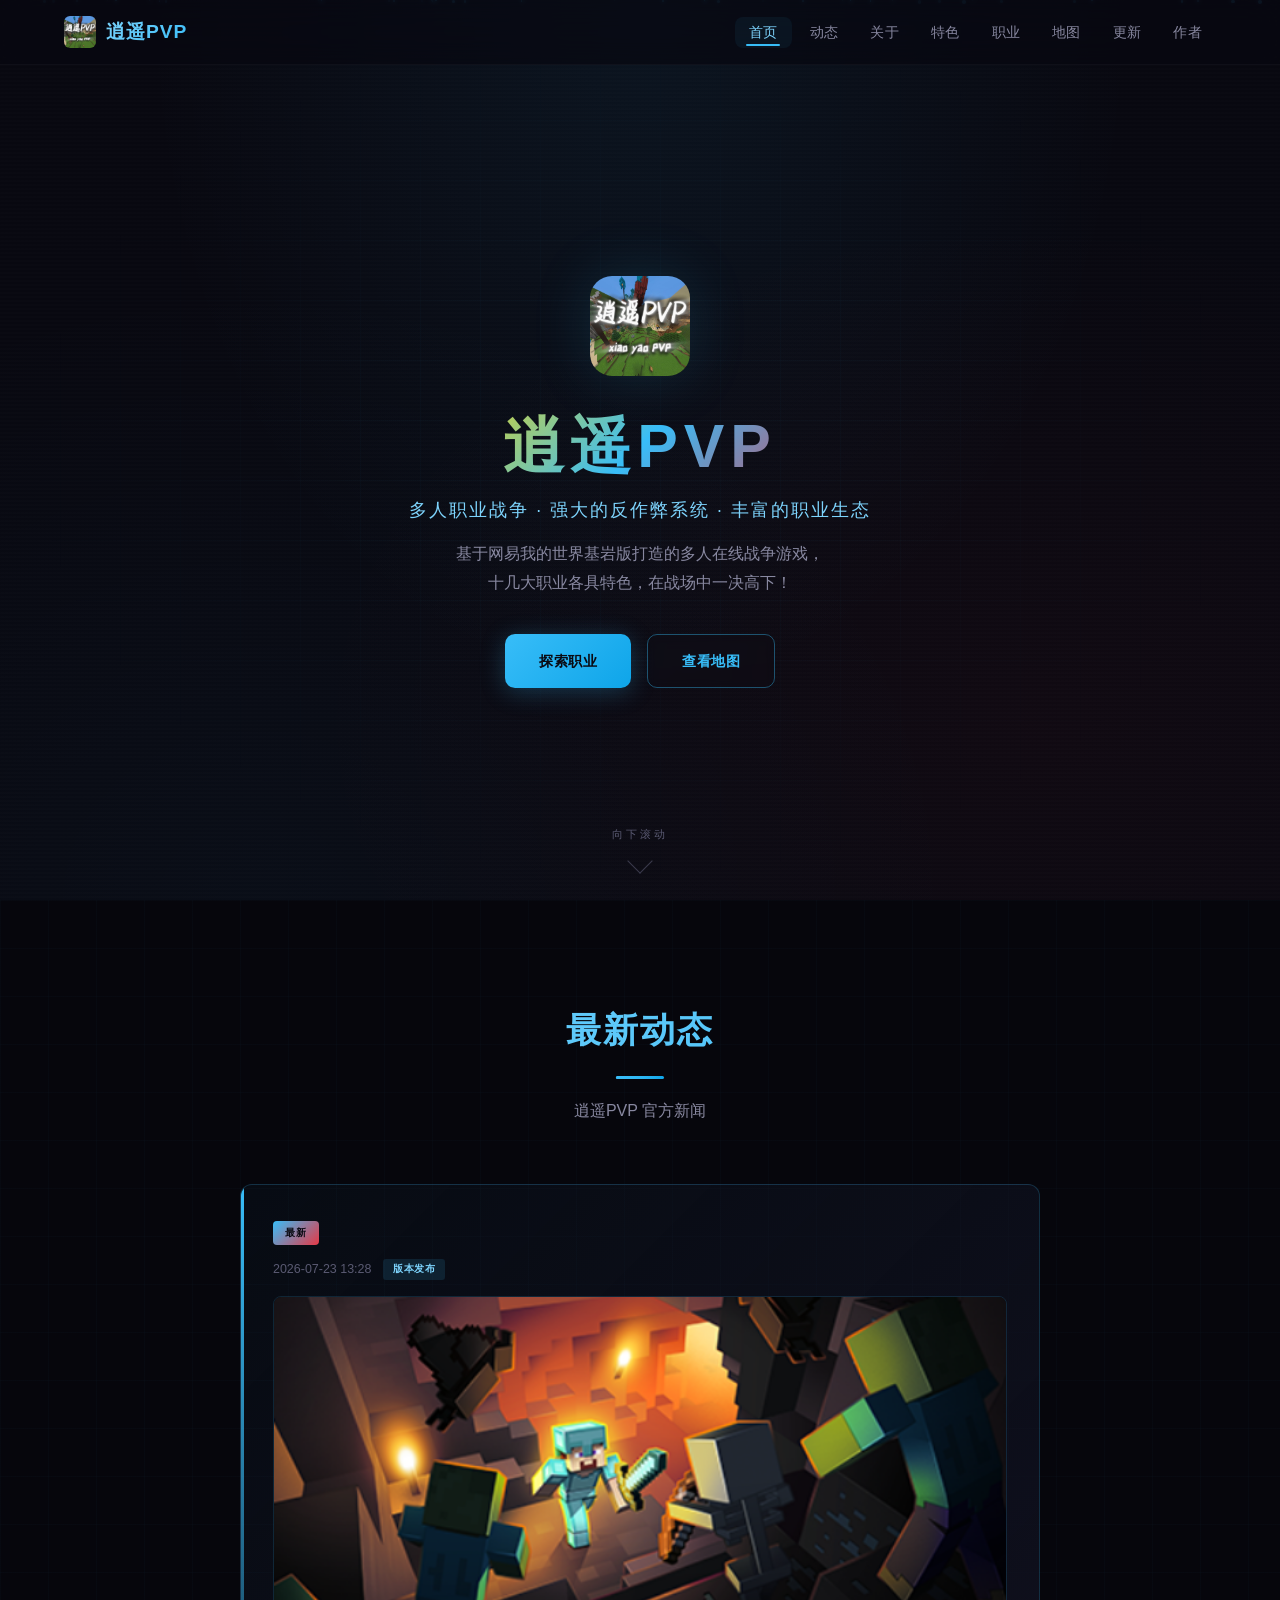
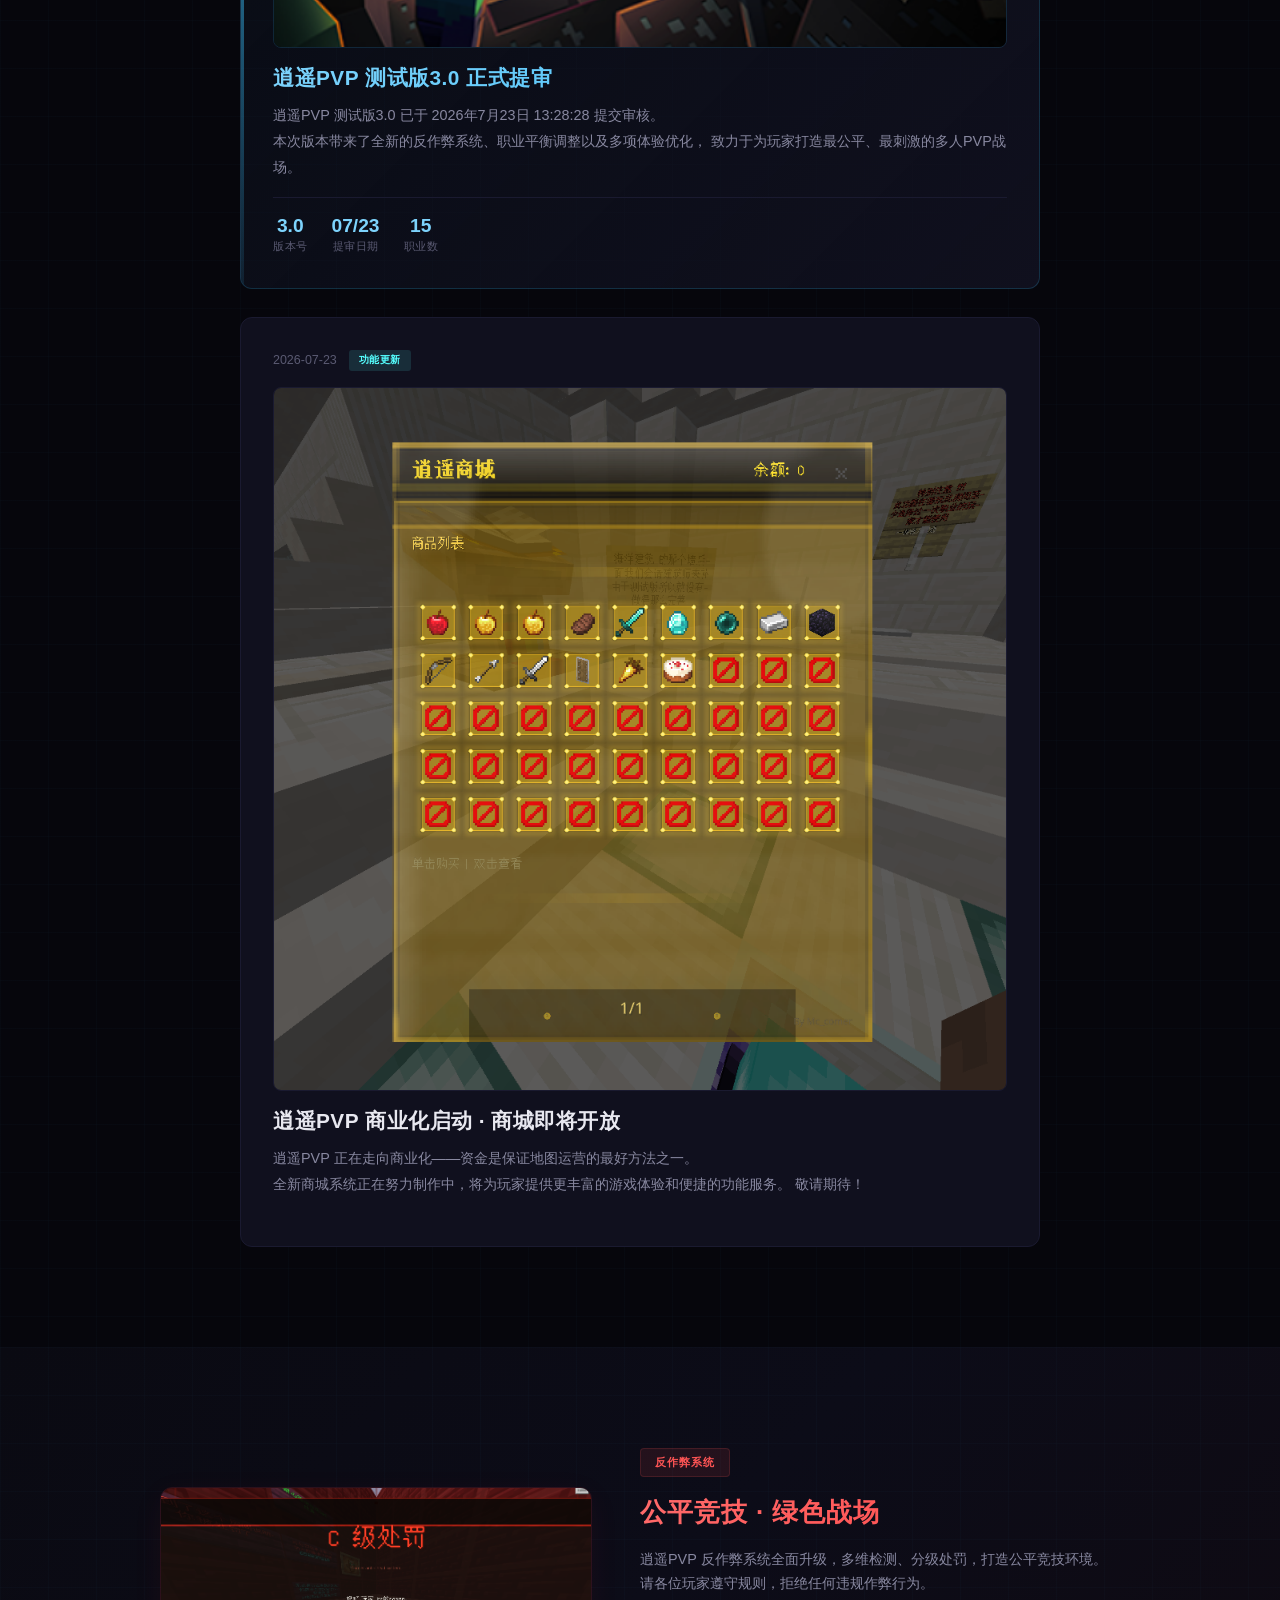
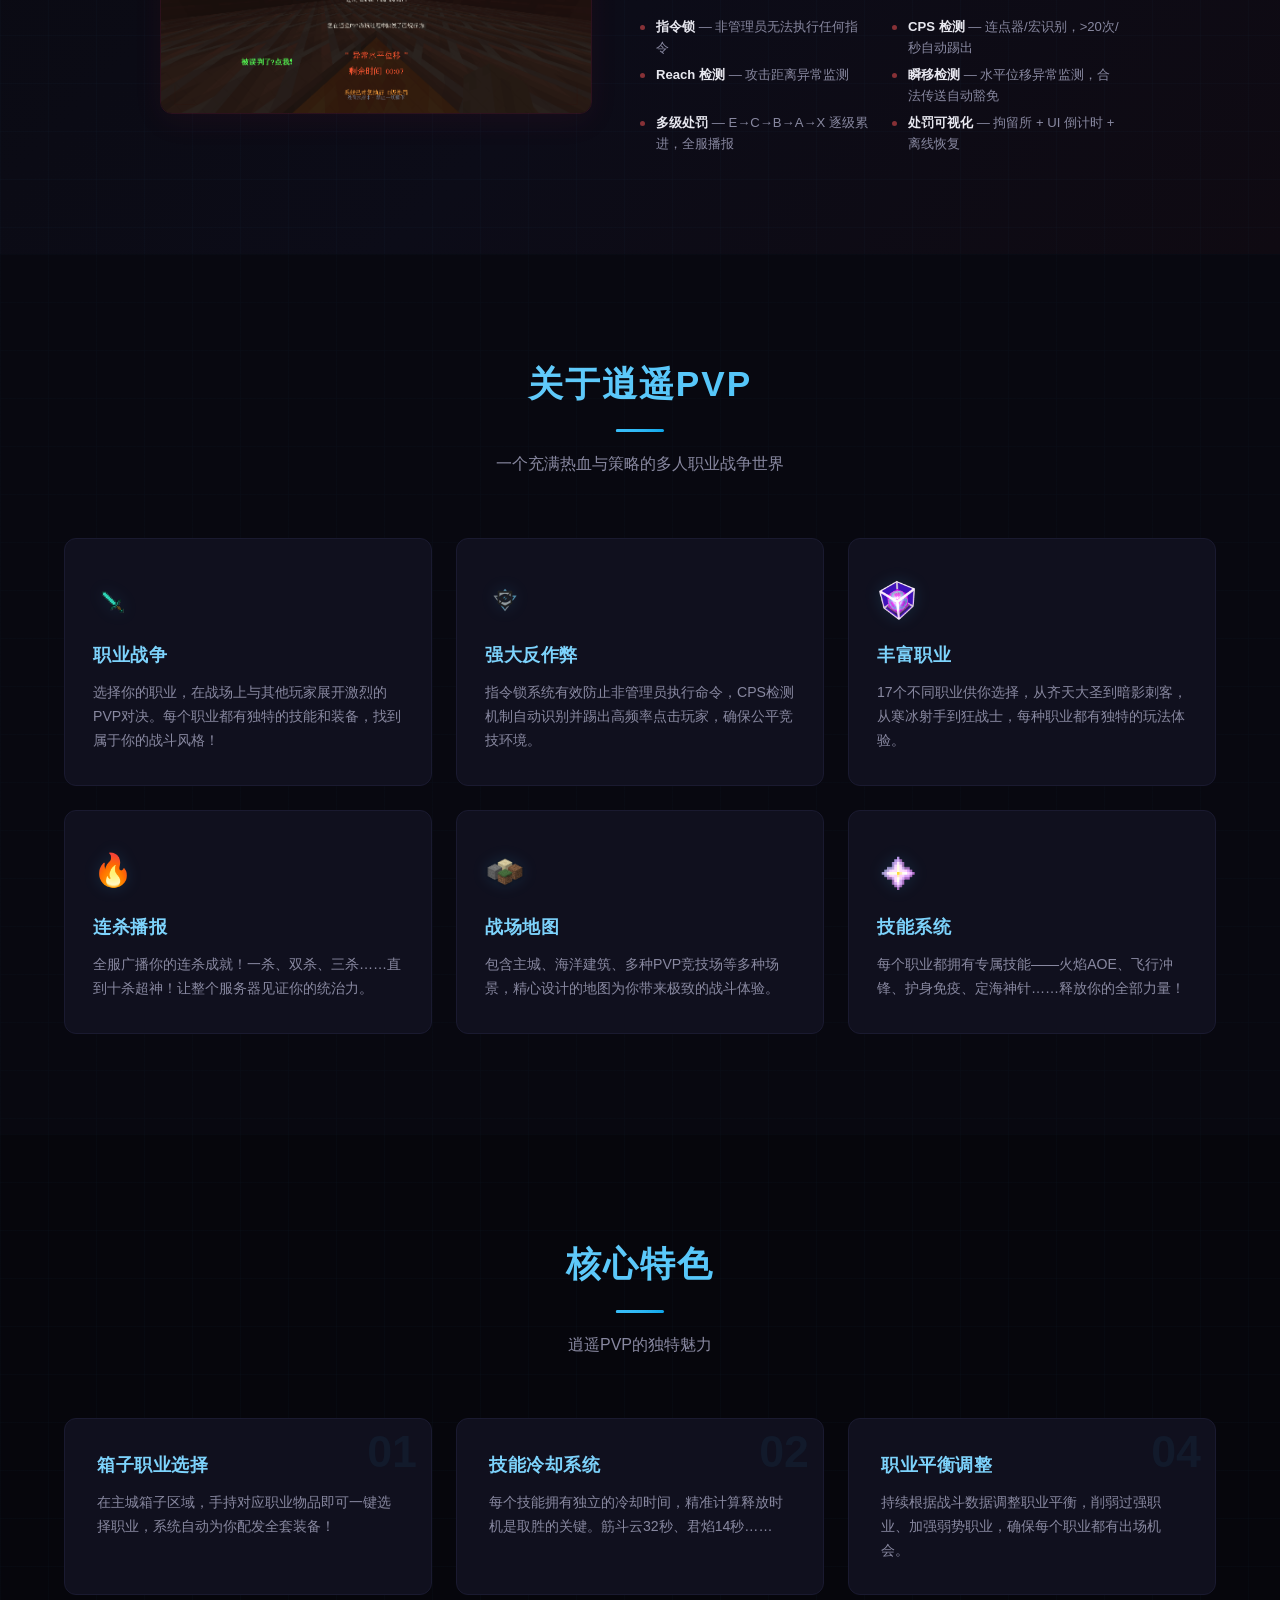
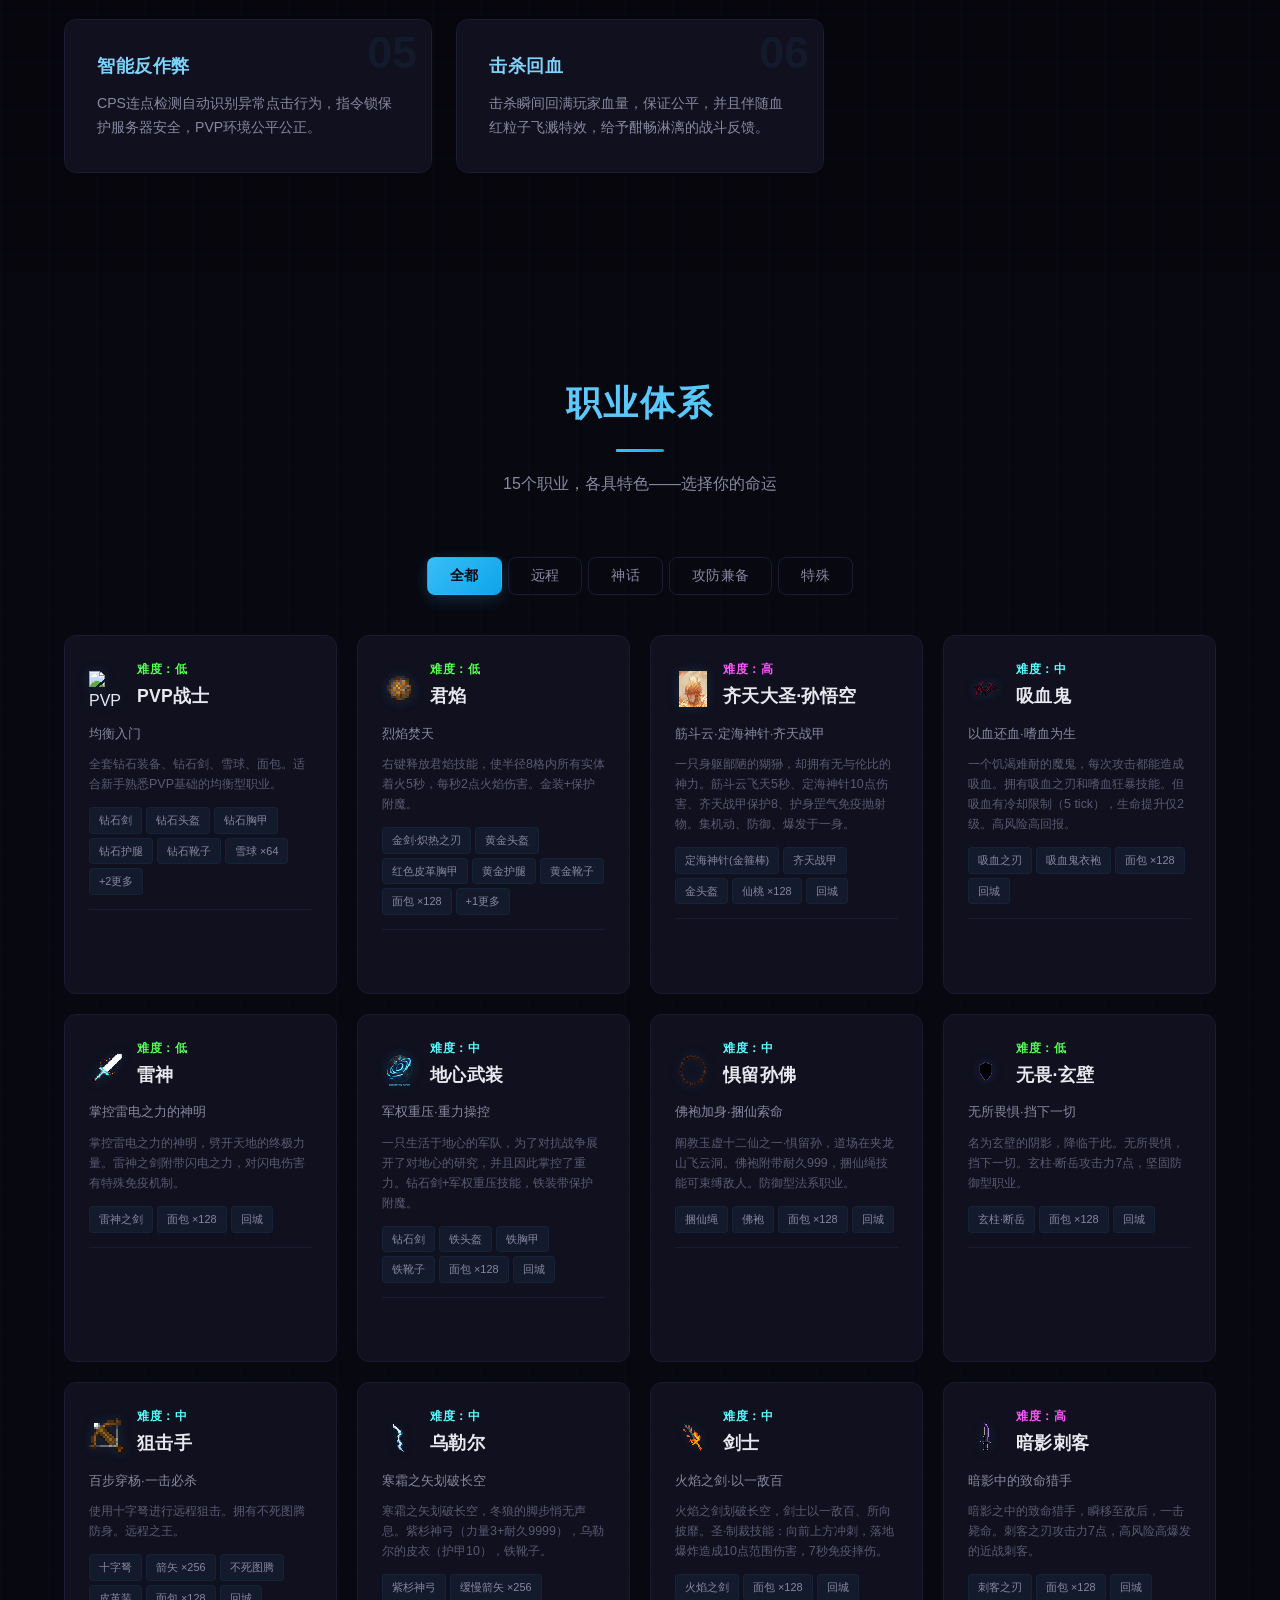
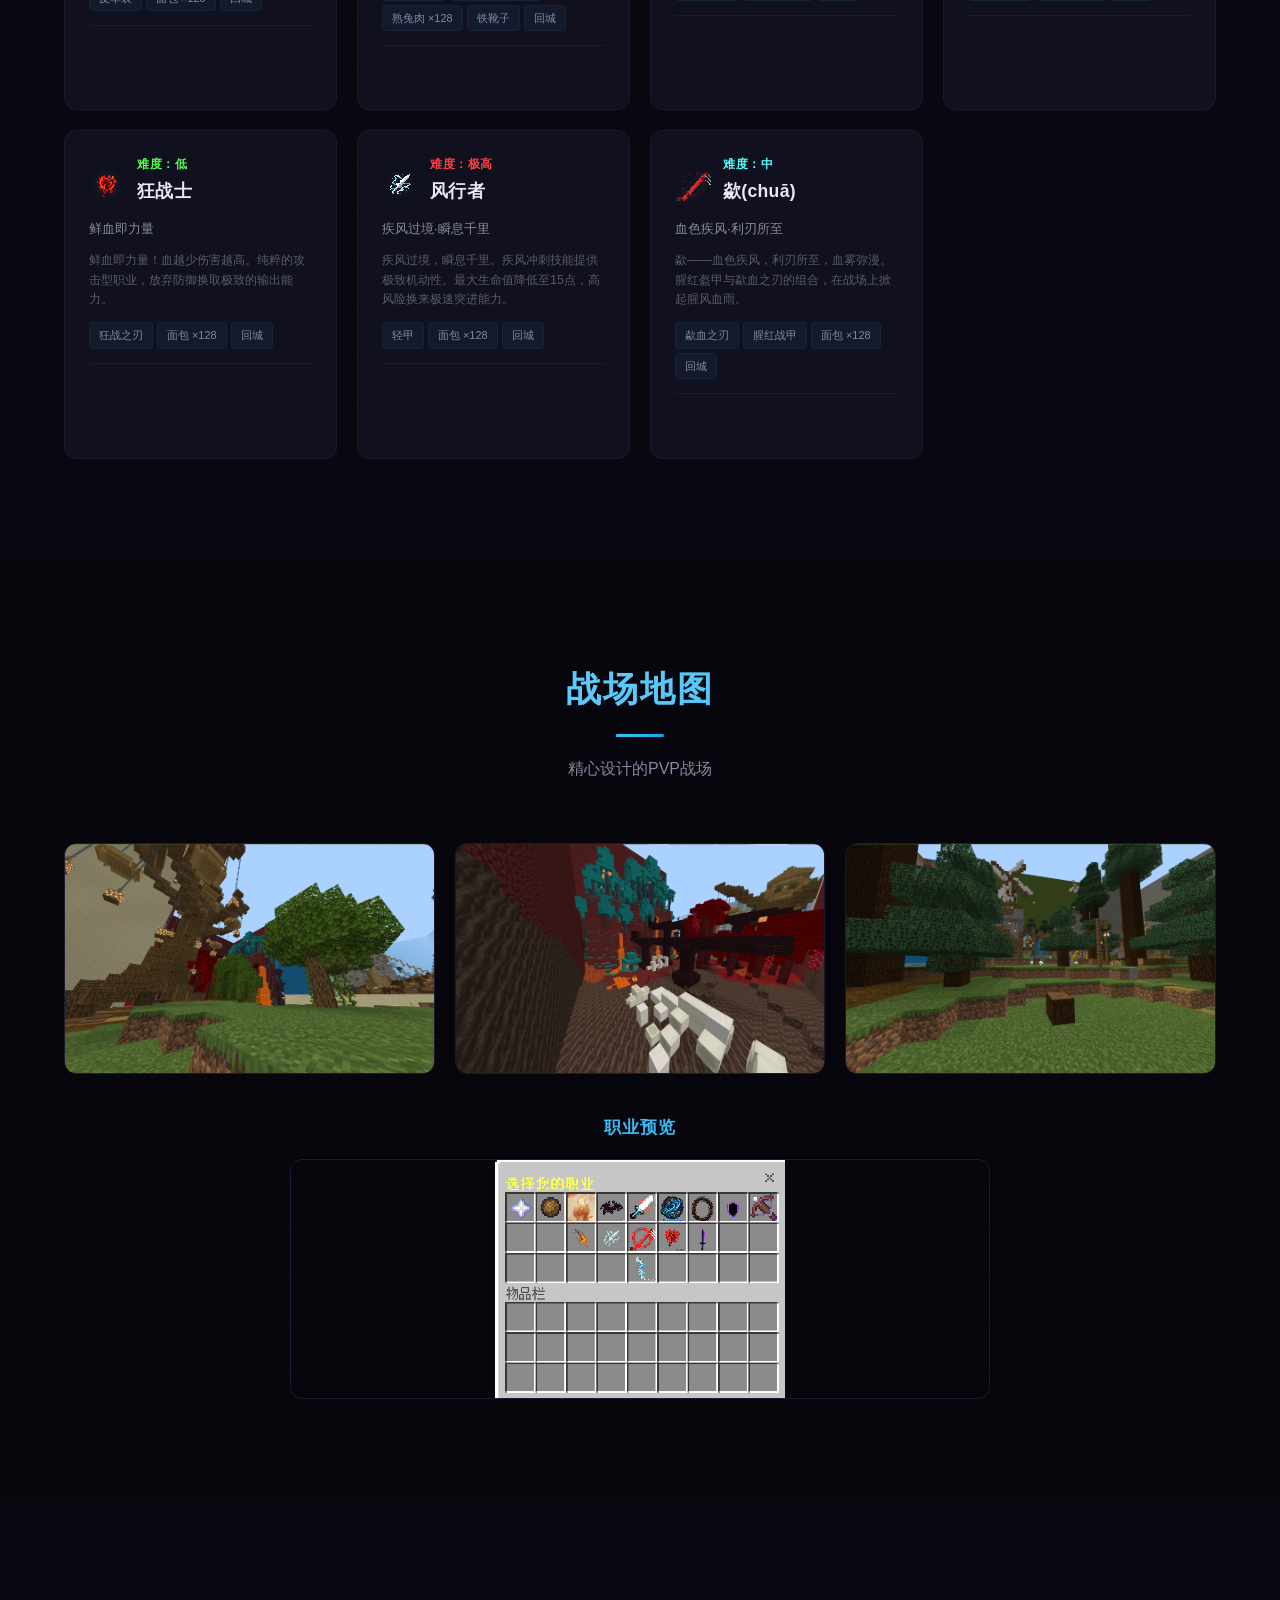
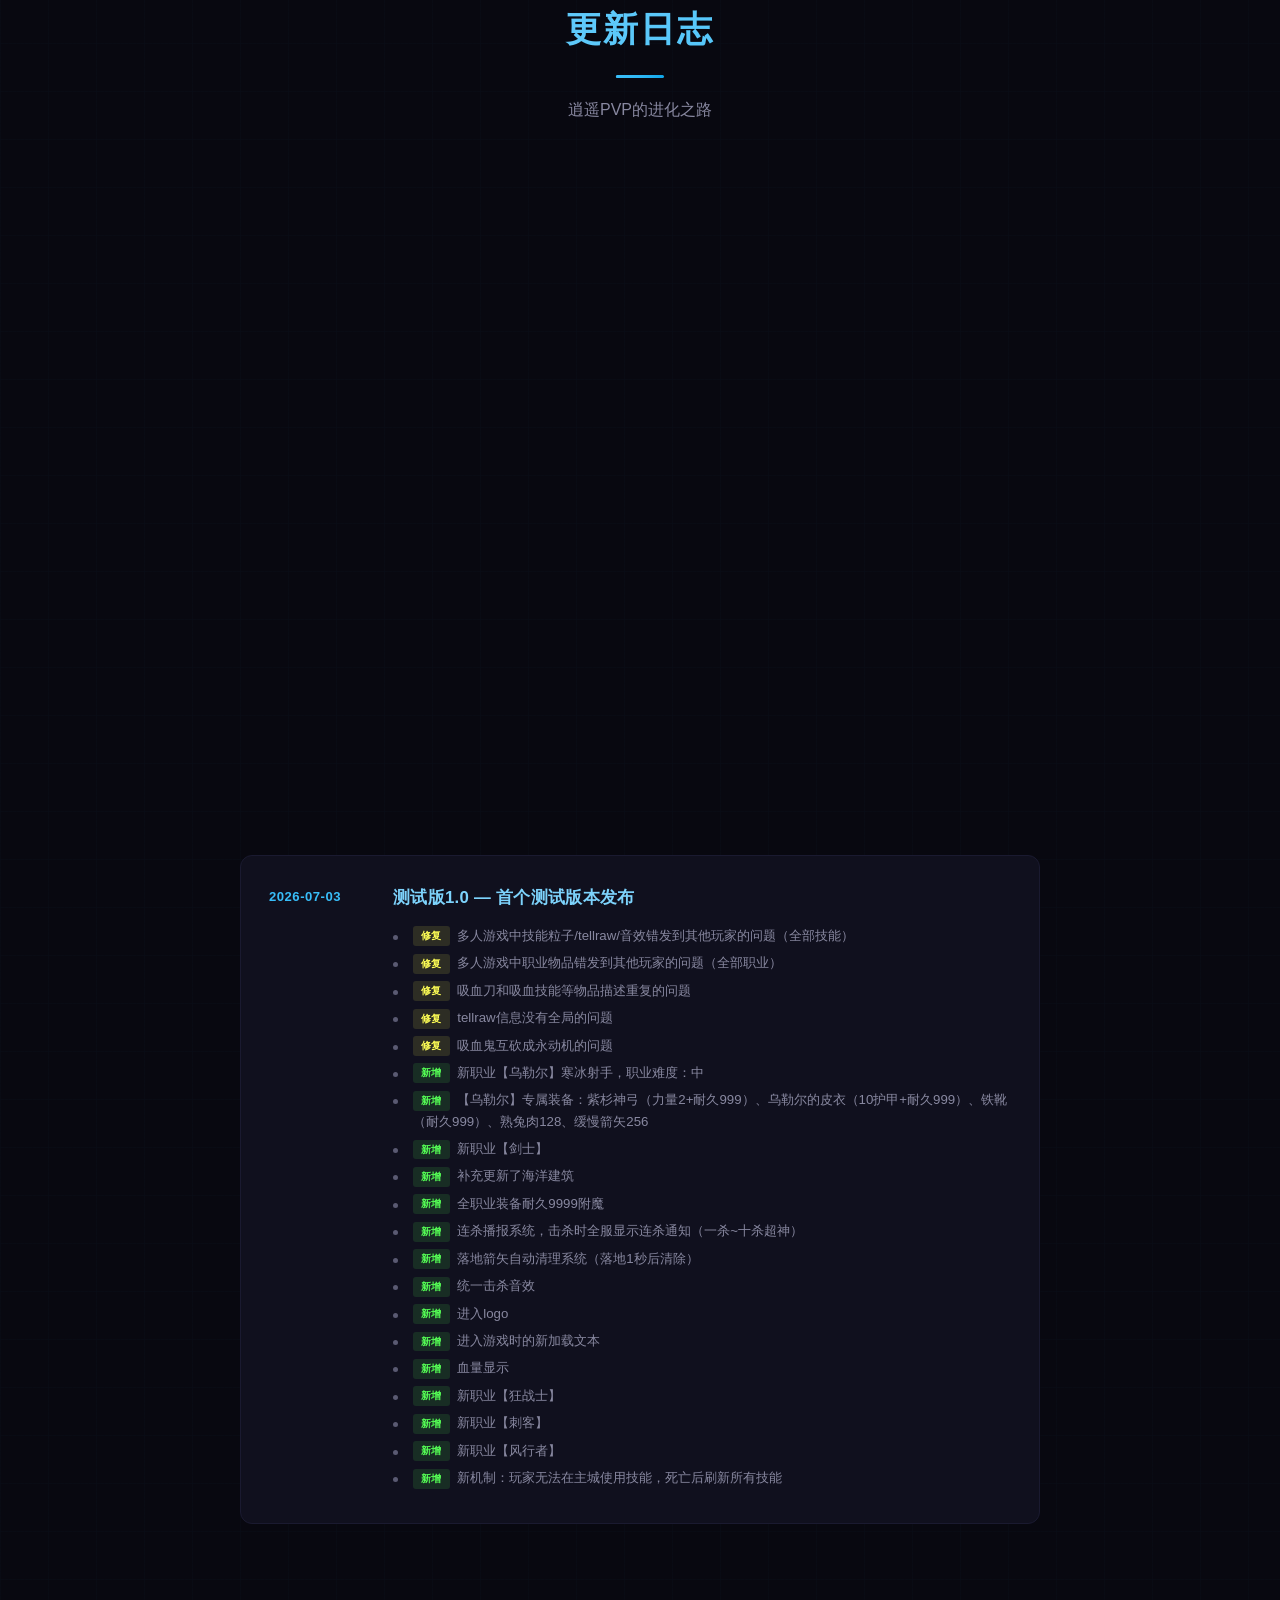
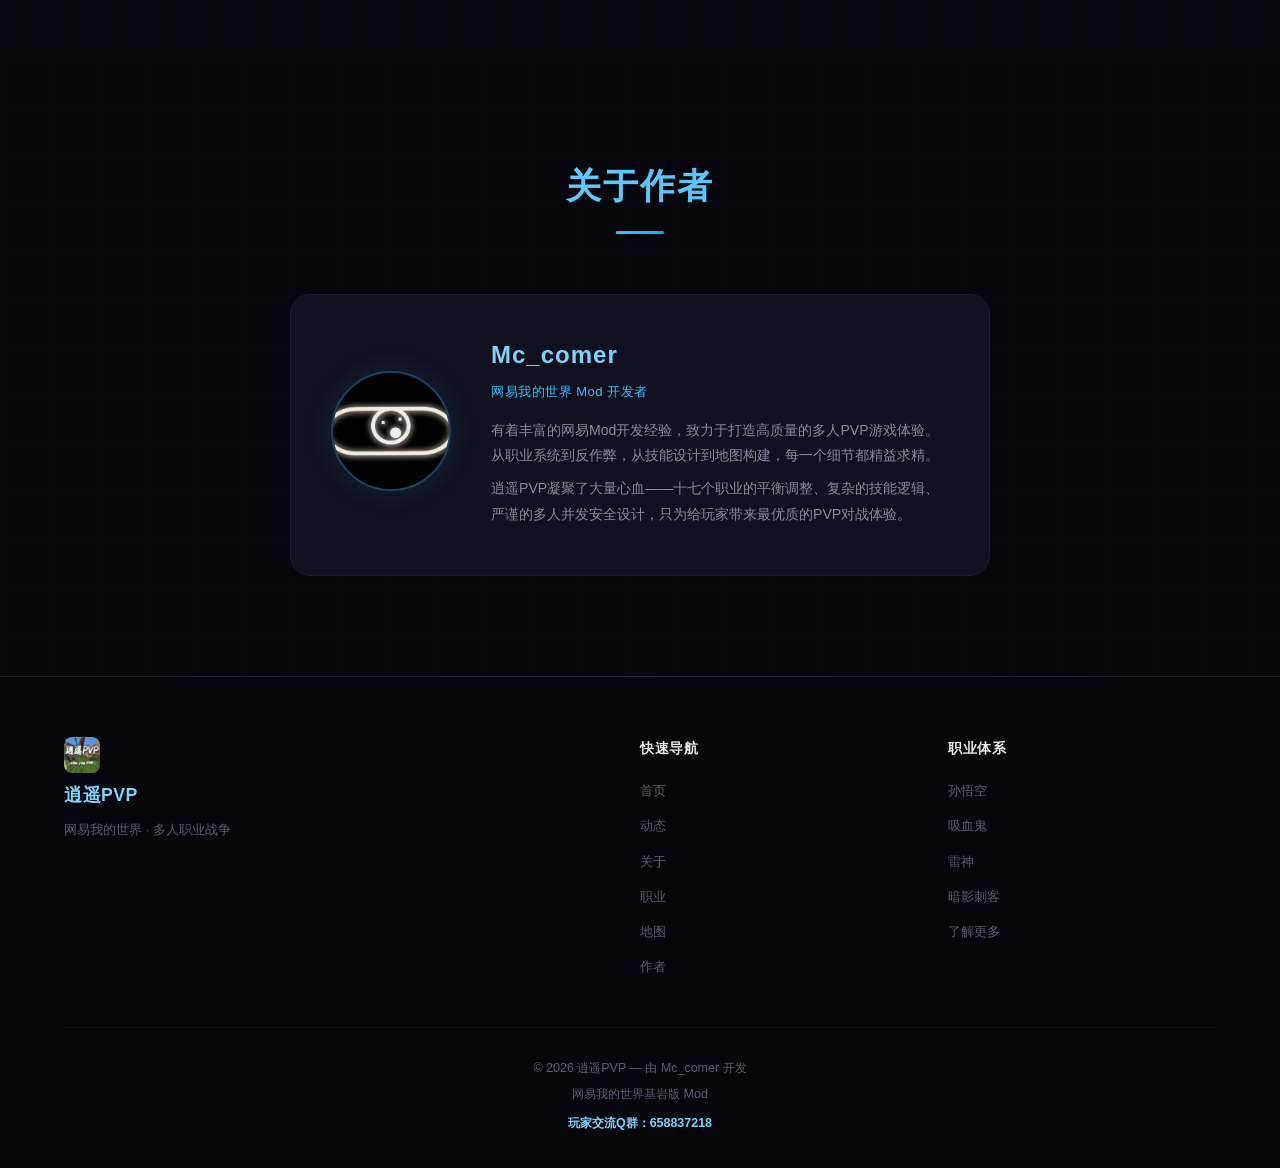
==== commit 0cd19514: "Add files via upload" ====
--- a/index.html
+++ b/index.html
@@ -7,6 +7,30 @@
     <meta name="description" content="逍遥PVP - 网易我的世界基岩版多人职业战争游戏，丰富的职业体系与强大的反作弊系统">
     <link rel="icon" type="image/x-icon" href="icon_64x64.ico">
     <link rel="stylesheet" href="style.css">
+
+    <script>
+        /* 移动端拒绝访问 + 引导下载 */
+        (function(){
+            var ua = navigator.userAgent || '';
+            var isMobile = /Android|webOS|iPhone|iPad|iPod|BlackBerry|IEMobile|Opera Mini|Mobile/i.test(ua);
+            var isTablet = /iPad|Android(?!.*Mobile)/i.test(ua);
+            if (isMobile || isTablet) {
+                document.addEventListener('DOMContentLoaded', function(){
+                    document.body.innerHTML =
+                        '<div style="display:flex;align-items:center;justify-content:center;min-height:100vh;background:#080810;color:#e8e8f0;font-family:-apple-system,BlinkMacSystemFont,PingFang SC,Microsoft YaHei,sans-serif;text-align:center;padding:20px;">' +
+                            '<div>' +
+                                '<img src="icon.png" alt="逍遥PVP" style="width:80px;height:80px;border-radius:16px;margin-bottom:20px;">' +
+                                '<h1 style="font-size:1.8rem;font-weight:900;background:linear-gradient(135deg,#7dd3fc,#38bdf8);-webkit-background-clip:text;-webkit-text-fill-color:transparent;margin-bottom:8px;">逍遥PVP</h1>' +
+                                '<p style="font-size:0.9rem;color:#7dd3fc;margin-bottom:24px;">手机上请使用 APK 客户端访问</p>' +
+                                '<a href="https://gh-proxy.org/https://github.com/Mc-omer-hub/xiaoyao/releases/download/apk/app-release.apk" style="display:inline-block;padding:14px 40px;background:linear-gradient(135deg,#38bdf8,#0ea5e9);color:#080810;font-weight:700;border-radius:10px;text-decoration:none;font-size:0.95rem;letter-spacing:1px;">下载逍遥PVP APK</a>' +
+                                '<p style="font-size:0.7rem;color:#5a5a72;margin-top:28px;">本页面仅支持电脑端访问</p>' +
+                            '</div>' +
+                        '</div>';
+                });
+                throw new Error('Mobile redirect');
+            }
+        })();
+    </script>
 
 </head>
 <body>
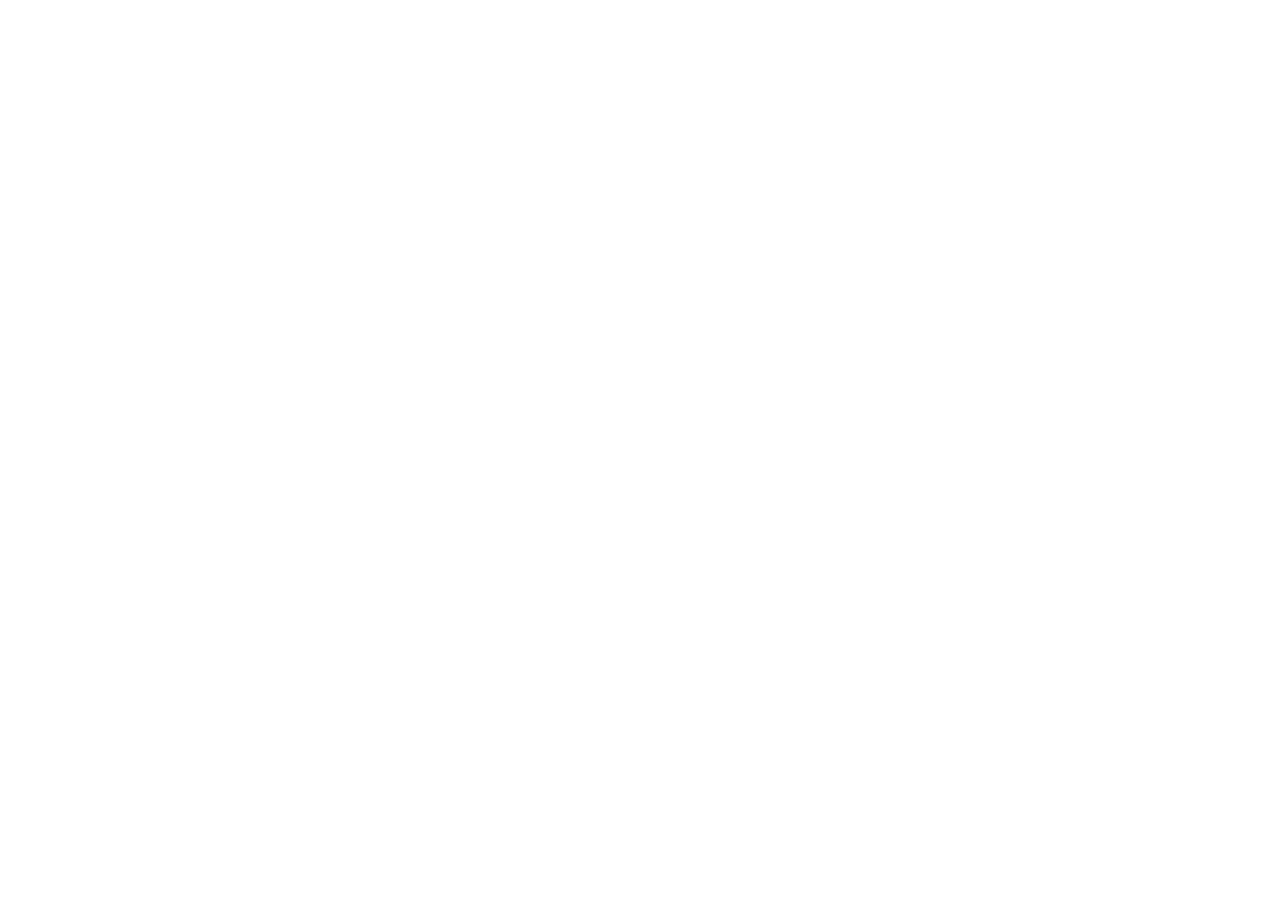
==== commit 01f64d30: "Add files via upload" ====
--- a/index.html
+++ b/index.html
@@ -1,448 +1,204 @@
-<!DOCTYPE html>
-<html lang="zh-CN">
-<head>
-    <meta charset="UTF-8">
-    <meta name="viewport" content="width=device-width, initial-scale=1.0">
-    <title>逍遥PVP — 多人职业战争</title>
-    <meta name="description" content="逍遥PVP - 网易我的世界基岩版多人职业战争游戏，丰富的职业体系与强大的反作弊系统">
-    <link rel="icon" type="image/x-icon" href="icon_64x64.ico">
-    <link rel="stylesheet" href="style.css">
-
-    <script>
-        /* 移动端拒绝访问 + 引导下载 */
-        (function(){
-            var ua = navigator.userAgent || '';
-            var isMobile = /Android|webOS|iPhone|iPad|iPod|BlackBerry|IEMobile|Opera Mini|Mobile/i.test(ua);
-            var isTablet = /iPad|Android(?!.*Mobile)/i.test(ua);
-            if (isMobile || isTablet) {
-                document.addEventListener('DOMContentLoaded', function(){
-                    document.body.innerHTML =
-                        '<div style="display:flex;align-items:center;justify-content:center;min-height:100vh;background:#080810;color:#e8e8f0;font-family:-apple-system,BlinkMacSystemFont,PingFang SC,Microsoft YaHei,sans-serif;text-align:center;padding:20px;">' +
-                            '<div>' +
-                                '<img src="icon.png" alt="逍遥PVP" style="width:80px;height:80px;border-radius:16px;margin-bottom:20px;">' +
-                                '<h1 style="font-size:1.8rem;font-weight:900;background:linear-gradient(135deg,#7dd3fc,#38bdf8);-webkit-background-clip:text;-webkit-text-fill-color:transparent;margin-bottom:8px;">逍遥PVP</h1>' +
-                                '<p style="font-size:0.9rem;color:#7dd3fc;margin-bottom:24px;">手机上请使用 APK 客户端访问</p>' +
-                                '<a href="https://gh-proxy.org/https://github.com/Mc-omer-hub/xiaoyao/releases/download/apk/app-release.apk" style="display:inline-block;padding:14px 40px;background:linear-gradient(135deg,#38bdf8,#0ea5e9);color:#080810;font-weight:700;border-radius:10px;text-decoration:none;font-size:0.95rem;letter-spacing:1px;">下载逍遥PVP APK</a>' +
-                                '<p style="font-size:0.7rem;color:#5a5a72;margin-top:28px;">本页面仅支持电脑端访问</p>' +
-                            '</div>' +
-                        '</div>';
-                });
-                throw new Error('Mobile redirect');
-            }
-        })();
-    </script>
-
-</head>
-<body>
-
-
-    <nav class="navbar" id="navbar">
-        <div class="nav-container">
-            <a href="#" class="nav-logo">
-                <img src="icon.png" alt="逍遥PVP" class="nav-logo-icon">
-                <span class="nav-logo-text">逍遥PVP</span>
-            </a>
-            <ul class="nav-menu" id="navMenu">
-                <li><a href="#hero" class="nav-link active">首页</a></li>
-                <li><a href="#news" class="nav-link">动态</a></li>
-                <li><a href="#about" class="nav-link">关于</a></li>
-                <li><a href="#features" class="nav-link">特色</a></li>
-                <li><a href="#professions" class="nav-link">职业</a></li>
-                <li><a href="#gallery" class="nav-link">地图</a></li>
-                <li><a href="#changelog" class="nav-link">更新</a></li>
-                <li><a href="#author" class="nav-link">作者</a></li>
-            </ul>
-            <div class="nav-toggle" id="navToggle">
-                <span></span>
-                <span></span>
-                <span></span>
-            </div>
-        </div>
-    </nav>
-
-
-    <section class="hero" id="hero">
-        <div class="hero-overlay"></div>
-        <div class="hero-bg-particles" id="heroParticles"></div>
-        <div class="hero-content">
-            <img src="icon.png" alt="逍遥PVP" class="hero-logo">
-            <h1 class="hero-title">逍遥PVP</h1>
-            <p class="hero-subtitle">多人职业战争 · 强大的反作弊系统 · 丰富的职业生态</p>
-            <p class="hero-desc">基于网易我的世界基岩版打造的多人在线战争游戏，<br>十几大职业各具特色，在战场中一决高下！</p>
-            <div class="hero-actions">
-                <a href="#professions" class="btn btn-primary">探索职业</a>
-                <a href="#gallery" class="btn btn-secondary">查看地图</a>
-            </div>
-        </div>
-        <div class="hero-scroll">
-            <span>向下滚动</span>
-            <div class="scroll-arrow"></div>
-        </div>
-    </section>
-
-
-    <section class="section section-dark" id="news">
-        <div class="container">
-            <div class="section-header">
-                <h2>最新动态</h2>
-                <div class="section-divider"></div>
-                <p>逍遥PVP 官方新闻</p>
-            </div>
-            <div class="news-list">
-
-                <article class="news-card news-featured">
-                    <div class="news-badge">最新</div>
-                    <div class="news-meta">
-                        <time class="news-date" datetime="2026-07-23T13:28:28">2026-07-23 13:28</time>
-                        <span class="news-tag tag-version">版本发布</span>
-                    </div>
-                    <figure class="news-figure">
-                        <img src="up.png" alt="逍遥PVP 测试版3.0">
-                    </figure>
-                    <h3 class="news-title">逍遥PVP 测试版3.0 正式提审</h3>
-                    <p class="news-summary">
-                        逍遥PVP 测试版3.0 已于 2026年7月23日 13:28:28 提交审核。<br>
-                        本次版本带来了全新的反作弊系统、职业平衡调整以及多项体验优化，
-                        致力于为玩家打造最公平、最刺激的多人PVP战场。
-                    </p>
-                    <div class="news-stats">
-                        <div class="news-stat">
-                            <span class="news-stat-num">3.0</span>
-                            <span class="news-stat-label">版本号</span>
-                        </div>
-                        <div class="news-stat">
-                            <span class="news-stat-num">07/23</span>
-                            <span class="news-stat-label">提审日期</span>
-                        </div>
-                        <div class="news-stat">
-                            <span class="news-stat-num">15</span>
-                            <span class="news-stat-label">职业数</span>
-                        </div>
-                    </div>
-                </article>
-
-                <article class="news-card">
-                    <div class="news-meta">
-                        <time class="news-date" datetime="2026-07-23">2026-07-23</time>
-                        <span class="news-tag tag-feature">功能更新</span>
-                    </div>
-                    <figure class="news-figure">
-                        <img src="屏幕截图 2026-07-23 193408.png" alt="逍遥PVP 商城">
-                    </figure>
-                    <h3 class="news-title">逍遥PVP 商业化启动 · 商城即将开放</h3>
-                    <p class="news-summary">
-                        逍遥PVP 正在走向商业化——资金是保证地图运营的最好方法之一。<br>
-                        全新商城系统正在努力制作中，将为玩家提供更丰富的游戏体验和便捷的功能服务。
-                        敬请期待！
-                    </p>
-                </article>
-
-            </div>
-        </div>
-    </section>
-
-    <section class="section section-dark" id="fairplay">
-        <div class="container">
-            <div class="fairplay-wrap">
-                <div class="fairplay-image">
-                    <img src="屏幕截图 2026-07-23 193344.png" alt="反作弊处罚警告界面">
-                </div>
-                <div class="fairplay-content">
-                    <span class="fairplay-badge">反作弊系统</span>
-                    <h2>公平竞技 · 绿色战场</h2>
-                    <p class="fairplay-desc">
-                        逍遥PVP 反作弊系统全面升级，多维检测、分级处罚，打造公平竞技环境。
-                        请各位玩家遵守规则，拒绝任何违规作弊行为。
-                    </p>
-                    <ul class="fairplay-features">
-                        <li><strong>指令锁</strong> — 非管理员无法执行任何指令</li>
-                        <li><strong>CPS 检测</strong> — 连点器/宏识别，&gt;20次/秒自动踢出</li>
-                        <li><strong>Reach 检测</strong> — 攻击距离异常监测</li>
-                        <li><strong>瞬移检测</strong> — 水平位移异常监测，合法传送自动豁免</li>
-                        <li><strong>多级处罚</strong> — E→C→B→A→X 逐级累进，全服播报</li>
-                        <li><strong>处罚可视化</strong> — 拘留所 + UI 倒计时 + 离线恢复</li>
-                    </ul>
-                </div>
-            </div>
-        </div>
-    </section>
-
-    <section class="section" id="about">
-        <div class="container">
-            <div class="section-header">
-                <h2>关于逍遥PVP</h2>
-                <div class="section-divider"></div>
-                <p>一个充满热血与策略的多人职业战争世界</p>
-            </div>
-            <div class="about-grid">
-                <div class="about-card">
-                    <div class="about-icon"><img src="pvp.png" alt="职业战争"></div>
-                    <h3>职业战争</h3>
-                    <p>选择你的职业，在战场上与其他玩家展开激烈的PVP对决。每个职业都有独特的技能和装备，找到属于你的战斗风格！</p>
-                </div>
-                <div class="about-card">
-                    <div class="about-icon"><img src="s_transparent.png" alt="强大反作弊"></div>
-                    <h3>强大反作弊</h3>
-                    <p>指令锁系统有效防止非管理员执行命令，CPS检测机制自动识别并踢出高频率点击玩家，确保公平竞技环境。</p>
-                </div>
-                <div class="about-card">
-                    <div class="about-icon"><img src="jineng.png" alt="丰富职业"></div>
-                    <h3>丰富职业</h3>
-                    <p>17个不同职业供你选择，从齐天大圣到暗影刺客，从寒冰射手到狂战士，每种职业都有独特的玩法体验。</p>
-                </div>
-                <div class="about-card">
-                    <div class="about-icon">🔥</div>
-                    <h3>连杀播报</h3>
-                    <p>全服广播你的连杀成就！一杀、双杀、三杀……直到十杀超神！让整个服务器见证你的统治力。</p>
-                </div>
-                <div class="about-card">
-                    <div class="about-icon"><img src="Blocks_preview.png" alt="战场地图"></div>
-                    <h3>战场地图</h3>
-                    <p>包含主城、海洋建筑、多种PVP竞技场等多种场景，精心设计的地图为你带来极致的战斗体验。</p>
-                </div>
-                <div class="about-card">
-                    <div class="about-icon"><img src="120x_.gif" alt="技能系统"></div>
-                    <h3>技能系统</h3>
-                    <p>每个职业都拥有专属技能——火焰AOE、飞行冲锋、护身免疫、定海神针……释放你的全部力量！</p>
-                </div>
-            </div>
-        </div>
-    </section>
-
-
-    <section class="section section-dark" id="features">
-        <div class="container">
-            <div class="section-header">
-                <h2>核心特色</h2>
-                <div class="section-divider"></div>
-                <p>逍遥PVP的独特魅力</p>
-            </div>
-            <div class="features-grid">
-                <div class="feature-item">
-                    <div class="feature-number">01</div>
-                    <h3>箱子职业选择</h3>
-                    <p>在主城箱子区域，手持对应职业物品即可一键选择职业，系统自动为你配发全套装备！</p>
-                </div>
-                <div class="feature-item">
-                    <div class="feature-number">02</div>
-                    <h3>技能冷却系统</h3>
-                    <p>每个技能拥有独立的冷却时间，精准计算释放时机是取胜的关键。筋斗云32秒、君焰14秒……</p>
-                </div>
-
-                <div class="feature-item">
-                    <div class="feature-number">04</div>
-                    <h3>职业平衡调整</h3>
-                    <p>持续根据战斗数据调整职业平衡，削弱过强职业、加强弱势职业，确保每个职业都有出场机会。</p>
-                </div>
-                <div class="feature-item">
-                    <div class="feature-number">05</div>
-                    <h3>智能反作弊</h3>
-                    <p>CPS连点检测自动识别异常点击行为，指令锁保护服务器安全，PVP环境公平公正。</p>
-                </div>
-                <div class="feature-item">
-                    <div class="feature-number">06</div>
-                    <h3>击杀回血</h3>
-                    <p>击杀瞬间回满玩家血量，保证公平，并且伴随血红粒子飞溅特效，给予酣畅淋漓的战斗反馈。</p>
-                </div>
-            </div>
-        </div>
-    </section>
-
-
-    <section class="section" id="professions">
-        <div class="container">
-            <div class="section-header">
-                <h2>职业体系</h2>
-                <div class="section-divider"></div>
-                <p>15个职业，各具特色——选择你的命运</p>
-            </div>
-            <div class="profession-tabs">
-                <button class="tab-btn active" data-tab="all">全都</button>
-                <button class="tab-btn" data-tab="yuancheng">远程</button>
-                <button class="tab-btn" data-tab="shenhua">神话</button>
-                <button class="tab-btn" data-tab="gongfang">攻防兼备</button>
-                <button class="tab-btn" data-tab="teshu">特殊</button>
-            </div>
-            <div class="professions-grid" id="professionsGrid">
-
-            </div>
-        </div>
-    </section>
-
-
-    <section class="section section-dark" id="gallery">
-        <div class="container">
-            <div class="section-header">
-                <h2>战场地图</h2>
-                <div class="section-divider"></div>
-                <p>精心设计的PVP战场</p>
-            </div>
-            <div class="gallery-grid">
-                <div class="gallery-item">
-                    <div class="gallery-img" style="background-image: url('屏幕截图 2026-07-23 170351.png')"></div>
-                    <div class="gallery-overlay">
-                        <h3>主战场</h3>
-                        <p>激烈对决的核心竞技场</p>
-                    </div>
-                </div>
-                <div class="gallery-item">
-                    <div class="gallery-img" style="background-image: url('屏幕截图 2026-07-23 170620.png')"></div>
-                    <div class="gallery-overlay">
-                        <h3>下界战场</h3>
-                        <p>熔岩和火焰交织的高温地带</p>
-                    </div>
-                </div>
-                <div class="gallery-item">
-                    <div class="gallery-img" style="background-image: url('屏幕截图 2026-07-23 170707.png')"></div>
-                    <div class="gallery-overlay">
-                        <h3>房屋群</h3>
-                        <p>复杂地形中的巷战区域</p>
-                    </div>
-                </div>
-            </div>
-            <div class="gallery-extra">
-                <h3>职业预览</h3>
-                <div class="gallery-preview" style="background-image: url('65949.png')"></div>
-            </div>
-        </div>
-    </section>
-
-
-    <section class="section" id="changelog">
-        <div class="container">
-            <div class="section-header">
-                <h2>更新日志</h2>
-                <div class="section-divider"></div>
-                <p>逍遥PVP的进化之路</p>
-            </div>
-            <div class="changelog-list">
-                <div class="changelog-item">
-                    <div class="changelog-date">2026-07-15</div>
-                    <div class="changelog-content">
-                        <h3>测试版3.0 — 职业平衡 + 反作弊更新</h3>
-                        <ul>
-                            <li><span class="tag tag-new">新增</span> 指令锁系统 — 禁止非管理员执行指令</li>
-                            <li><span class="tag tag-new">新增</span> CPS检测系统 — &gt;20次/秒自动踢出</li>
-                            <li><span class="tag tag-up">加强</span> 【孙悟空】齐天战甲保护 7→8</li>
-                            <li><span class="tag tag-up">加强</span> 【地心武装】铁剑 → 钻石剑</li>
-                            <li><span class="tag tag-up">加强</span> 【剑士】爆炸伤害 5→10</li>
-                            <li><span class="tag tag-down">削弱</span> 【吸血鬼】吸血冷却 5 tick</li>
-                            <li><span class="tag tag-fix">修复</span> 雷神闪电状态下卡无敌的问题</li>
-                            <li><span class="tag tag-fix">修复</span> 狙击手不死图腾位置错误</li>
-                            <li><span class="tag tag-fix">修复</span> 主城技能使用Bug</li>
-                        </ul>
-                    </div>
-                </div>
-                <div class="changelog-item">
-                    <div class="changelog-date">2026-07-05</div>
-                    <div class="changelog-content">
-                        <h3>测试版2.0 — 全员强化更新</h3>
-                        <ul>
-                            <li><span class="tag tag-up">加强</span> 全职业装备耐久附魔 999→9999</li>
-                            <li><span class="tag tag-up">加强</span> 【孙悟空】金头盔保护1、齐天战甲保护5→7</li>
-                            <li><span class="tag tag-up">加强</span> 【玄壁】断岳攻击力 5→7</li>
-                            <li><span class="tag tag-up">加强</span> 【重力武装】铁装保护1、军权重压加强</li>
-                            <li><span class="tag tag-up">加强</span> 【乌勒尔】紫杉神弓力量2→3</li>
-                            <li><span class="tag tag-down">削弱</span> 【吸血鬼】吸血比例 0.75→0.45</li>
-                        </ul>
-                    </div>
-                </div>
-                <div class="changelog-item">
-                    <div class="changelog-date">2026-07-03</div>
-                    <div class="changelog-content">
-                        <h3>测试版1.0 — 首个测试版本发布</h3>
-                        <ul>
-                            <li><span class="tag tag-fix">修复</span> 多人游戏中技能粒子/tellraw/音效错发到其他玩家的问题（全部技能）</li>
-                            <li><span class="tag tag-fix">修复</span> 多人游戏中职业物品错发到其他玩家的问题（全部职业）</li>
-                            <li><span class="tag tag-fix">修复</span> 吸血刀和吸血技能等物品描述重复的问题</li>
-                            <li><span class="tag tag-fix">修复</span> tellraw信息没有全局的问题</li>
-                            <li><span class="tag tag-fix">修复</span> 吸血鬼互砍成永动机的问题</li>
-                            <li><span class="tag tag-new">新增</span> 新职业【乌勒尔】寒冰射手，职业难度：中</li>
-                            <li><span class="tag tag-new">新增</span> 【乌勒尔】专属装备：紫杉神弓（力量2+耐久999）、乌勒尔的皮衣（10护甲+耐久999）、铁靴（耐久999）、熟兔肉128、缓慢箭矢256</li>
-                            <li><span class="tag tag-new">新增</span> 新职业【剑士】</li>
-                            <li><span class="tag tag-new">新增</span> 补充更新了海洋建筑</li>
-                            <li><span class="tag tag-new">新增</span> 全职业装备耐久9999附魔</li>
-                            <li><span class="tag tag-new">新增</span> 连杀播报系统，击杀时全服显示连杀通知（一杀~十杀超神）</li>
-                            <li><span class="tag tag-new">新增</span> 落地箭矢自动清理系统（落地1秒后清除）</li>
-                            <li><span class="tag tag-new">新增</span> 统一击杀音效</li>
-                            <li><span class="tag tag-new">新增</span> 进入logo</li>
-                            <li><span class="tag tag-new">新增</span> 进入游戏时的新加载文本</li>
-                            <li><span class="tag tag-new">新增</span> 血量显示</li>
-                            <li><span class="tag tag-new">新增</span> 新职业【狂战士】</li>
-                            <li><span class="tag tag-new">新增</span> 新职业【刺客】</li>
-                            <li><span class="tag tag-new">新增</span> 新职业【风行者】</li>
-                            <li><span class="tag tag-new">新增</span> 新机制：玩家无法在主城使用技能，死亡后刷新所有技能</li>
-                        </ul>
-                    </div>
-                </div>
-            </div>
-        </div>
-    </section>
-
-
-    <section class="section section-dark" id="author">
-        <div class="container">
-            <div class="section-header">
-                <h2>关于作者</h2>
-                <div class="section-divider"></div>
-            </div>
-            <div class="author-card">
-                <div class="author-avatar">
-                    <img src="1449173.png" alt="Mc_comer">
-                </div>
-                <div class="author-info">
-                    <h3>Mc_comer</h3>
-                    <p class="author-title">网易我的世界 Mod 开发者</p>
-                    <p>有着丰富的网易Mod开发经验，致力于打造高质量的多人PVP游戏体验。从职业系统到反作弊，从技能设计到地图构建，每一个细节都精益求精。</p>
-                    <p>逍遥PVP凝聚了大量心血——十七个职业的平衡调整、复杂的技能逻辑、严谨的多人并发安全设计，只为给玩家带来最优质的PVP对战体验。</p>
-                </div>
-            </div>
-        </div>
-    </section>
-
-
-    <footer class="footer">
-        <div class="container">
-            <div class="footer-content">
-                <div class="footer-brand">
-                    <img src="icon.png" alt="逍遥PVP" class="footer-icon">
-                    <h3>逍遥PVP</h3>
-                    <p>网易我的世界 · 多人职业战争</p>
-                </div>
-                <div class="footer-links">
-                    <h4>快速导航</h4>
-                    <ul>
-                        <li><a href="#hero">首页</a></li>
-                        <li><a href="#news">动态</a></li>
-                        <li><a href="#about">关于</a></li>
-                        <li><a href="#professions">职业</a></li>
-                        <li><a href="#gallery">地图</a></li>
-                        <li><a href="#author">作者</a></li>
-                    </ul>
-                </div>
-                <div class="footer-links">
-                    <h4>职业体系</h4>
-                    <ul>
-                        <li><a href="#professions">孙悟空</a></li>
-                        <li><a href="#professions">吸血鬼</a></li>
-                        <li><a href="#professions">雷神</a></li>
-                        <li><a href="#professions">暗影刺客</a></li>
-                        <li><a href="#professions">了解更多</a></li>
-                    </ul>
-                </div>
-            </div>
-            <div class="footer-bottom">
-                <p>&copy; 2026 逍遥PVP — 由 Mc_comer 开发</p>
-                <p>网易我的世界基岩版 Mod</p>
-                <p style="margin-top:8px;color:var(--primary-light);font-weight:600;">玩家交流Q群：658837218</p>
-            </div>
-        </div>
-    </footer>
-
-
-    <button class="back-to-top" id="backToTop">↑</button>
-
-    <script src="professions-data.js"></script>
-    <script src="script.js"></script>
-</body>
-</html>
+<!DOCTYPE html>
+<html lang="zh-CN">
+<head>
+<meta charset="UTF-8">
+<meta name="viewport" content="width=device-width, initial-scale=1.0">
+<title>正在前往 逍遥PVP 官网 ...</title>
+<meta name="description" content="逍遥PVP 官网入口">
+<link rel="icon" type="image/x-icon" href="icon_64x64.ico">
+
+<!-- 没有 JS 时的兜底跳转 -->
+<meta http-equiv="refresh" content="1;url=http://150.138.84.90:13708/">
+
+<style>
+  *, *::before, *::after { margin:0; padding:0; box-sizing:border-box; }
+
+  :root {
+    --primary:      #38bdf8;
+    --primary-dark: #0ea5e9;
+    --primary-dim:  #7dd3fc;
+    --bg-dark:      #080810;
+    --bg-card:      #10101e;
+    --border:       #1a1a30;
+    --text:         #e8e8f0;
+    --text-dim:     #8888a0;
+    --text-muted:   #5a5a72;
+  }
+
+  html, body { height:100%; }
+
+  body {
+    display: flex;
+    align-items: center;
+    justify-content: center;
+    padding: 24px;
+    text-align: center;
+    background: var(--bg-dark);
+    color: var(--text);
+    font-family: -apple-system, BlinkMacSystemFont, 'Segoe UI', 'PingFang SC', 'Microsoft YaHei', sans-serif;
+    -webkit-font-smoothing: antialiased;
+    overflow: hidden;
+  }
+
+  /* 背景：淡淡的青色网格 + 中心光晕 */
+  body::before {
+    content: '';
+    position: fixed;
+    inset: 0;
+    background-image:
+        linear-gradient(rgba(56,189,248,.03) 1px, transparent 1px),
+        linear-gradient(90deg, rgba(56,189,248,.03) 1px, transparent 1px);
+    background-size: 48px 48px;
+    pointer-events: none;
+  }
+  body::after {
+    content: '';
+    position: fixed;
+    left: 50%;
+    top: 50%;
+    width: 620px;
+    height: 620px;
+    transform: translate(-50%, -50%);
+    background: radial-gradient(circle, rgba(56,189,248,.10) 0%, rgba(56,189,248,0) 62%);
+    pointer-events: none;
+  }
+
+  .box {
+    position: relative;
+    z-index: 1;
+    width: 100%;
+    max-width: 420px;
+    animation: rise .5s cubic-bezier(.4,0,.2,1) both;
+  }
+  @keyframes rise {
+    from { opacity:0; transform: translateY(14px); }
+    to   { opacity:1; transform: translateY(0); }
+  }
+
+  .logo {
+    width: 64px;
+    height: 64px;
+    border-radius: 16px;
+    display: block;
+    margin: 0 auto 20px;
+    box-shadow: 0 8px 28px rgba(56,189,248,.18);
+  }
+
+  .ring {
+    width: 44px;
+    height: 44px;
+    margin: 0 auto 24px;
+    border: 3px solid rgba(56,189,248,.22);
+    border-top-color: var(--primary);
+    border-radius: 50%;
+    animation: spin .8s linear infinite;
+  }
+  @keyframes spin { to { transform: rotate(360deg); } }
+
+  h1 {
+    font-size: 19px;
+    font-weight: 700;
+    letter-spacing: -.3px;
+    margin-bottom: 10px;
+  }
+  h1 span { color: var(--primary); }
+
+  p {
+    font-size: 14px;
+    line-height: 1.8;
+    color: var(--text-dim);
+    margin-bottom: 24px;
+  }
+
+  .btn-main {
+    display: inline-block;
+    padding: 13px 34px;
+    border-radius: 11px;
+    font-size: 14px;
+    font-weight: 700;
+    color: #04121c;
+    text-decoration: none;
+    background: linear-gradient(135deg, var(--primary-dark), var(--primary));
+    box-shadow: 0 4px 20px rgba(56,189,248,.32);
+    transition: transform .25s, box-shadow .25s, filter .25s;
+  }
+  .btn-main:hover {
+    transform: translateY(-2px);
+    filter: brightness(1.08);
+    box-shadow: 0 8px 26px rgba(56,189,248,.45);
+  }
+  .btn-main:active { transform: translateY(0); }
+
+  .btn-sub {
+    display: inline-block;
+    margin-top: 14px;
+    padding: 10px 22px;
+    border-radius: 10px;
+    font-size: 13px;
+    font-weight: 600;
+    color: var(--primary-dim);
+    text-decoration: none;
+    border: 1px solid var(--border);
+    background: transparent;
+    transition: border-color .25s, color .25s;
+  }
+  .btn-sub:hover { border-color: var(--primary); color: var(--primary); }
+
+  .url {
+    margin-top: 20px;
+    font-size: 12px;
+    color: var(--text-muted);
+    word-break: break-all;
+  }
+
+  .qq {
+    margin-top: 26px;
+    padding-top: 18px;
+    border-top: 1px solid var(--border);
+    font-size: 12px;
+    color: var(--text-muted);
+  }
+  .qq b { color: var(--primary-dim); font-weight: 600; }
+
+  @media (max-width: 400px) {
+    h1 { font-size: 17px; }
+    .logo { width: 56px; height: 56px; }
+    .btn-main { padding: 12px 28px; }
+  }
+</style>
+</head>
+<body>
+
+<div class="box">
+  <img class="logo" src="icon.png" alt="逍遥PVP" onerror="this.style.display='none'">
+  <div class="ring"></div>
+
+  <h1>正在前往 <span>逍遥PVP</span> 官网</h1>
+  <p>如果浏览器没有自动跳转，点下面的按钮。</p>
+
+  <a class="btn-main" href="http://150.138.84.90:13708/" id="go">进入官网</a><br>
+  <a class="btn-sub" href="http://150.138.84.90:13708/forum.html">直接去玩家论坛</a>
+
+  <div class="url">http://150.138.84.90:13708/</div>
+
+  <div class="qq">玩家交流 Q 群：<b>658837218</b></div>
+</div>
+
+<script>
+  (function () {
+    var target = 'http://150.138.84.90:13708/';
+
+    // 用 replace 而不是 href：跳过去之后按「后退」不会又弹回这个中转页
+    try { window.location.replace(target); } catch (e) { }
+
+    // 极少数情况下 replace 被拦（比如某些内置浏览器），再补一次
+    setTimeout(function () {
+      if (!document.hidden && location.href.indexOf('13708') === -1) {
+        try { window.location.href = target; } catch (e) { }
+      }
+    }, 1500);
+  })();
+</script>
+
+</body>
+</html>
